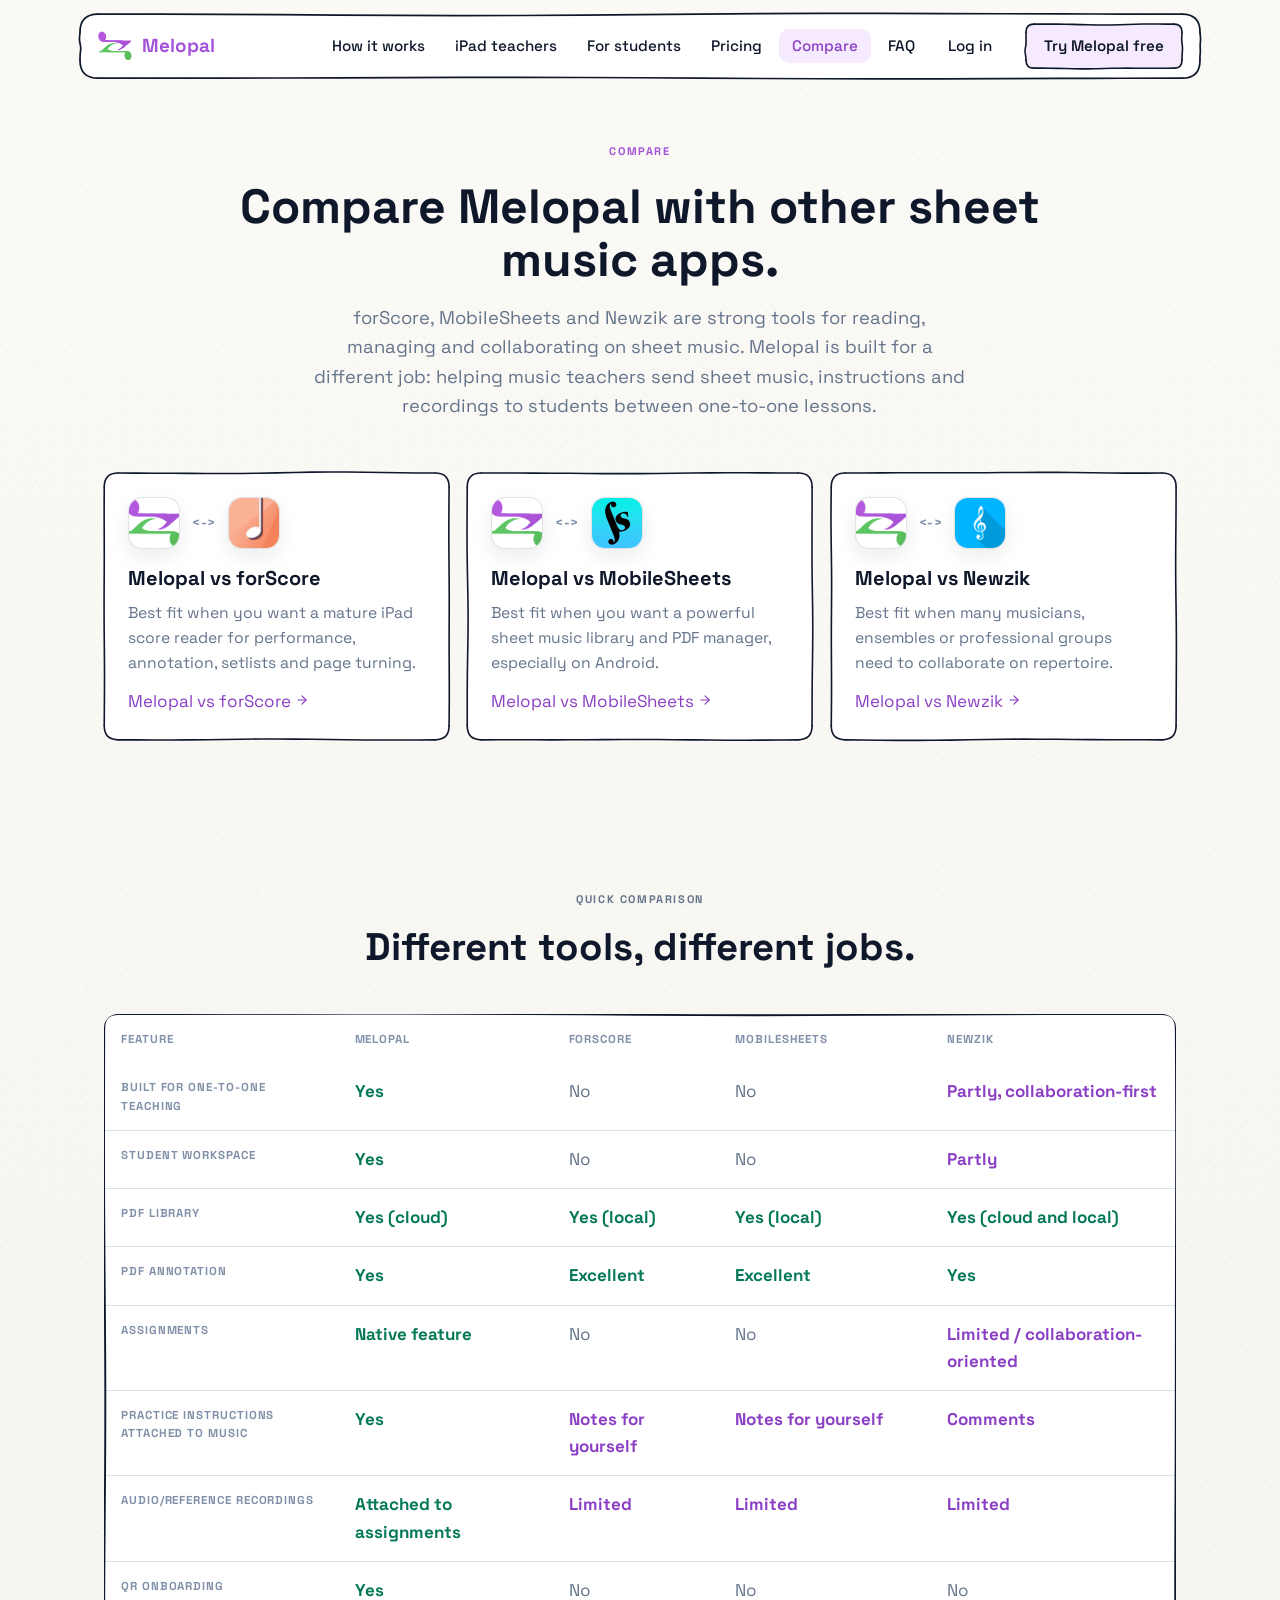
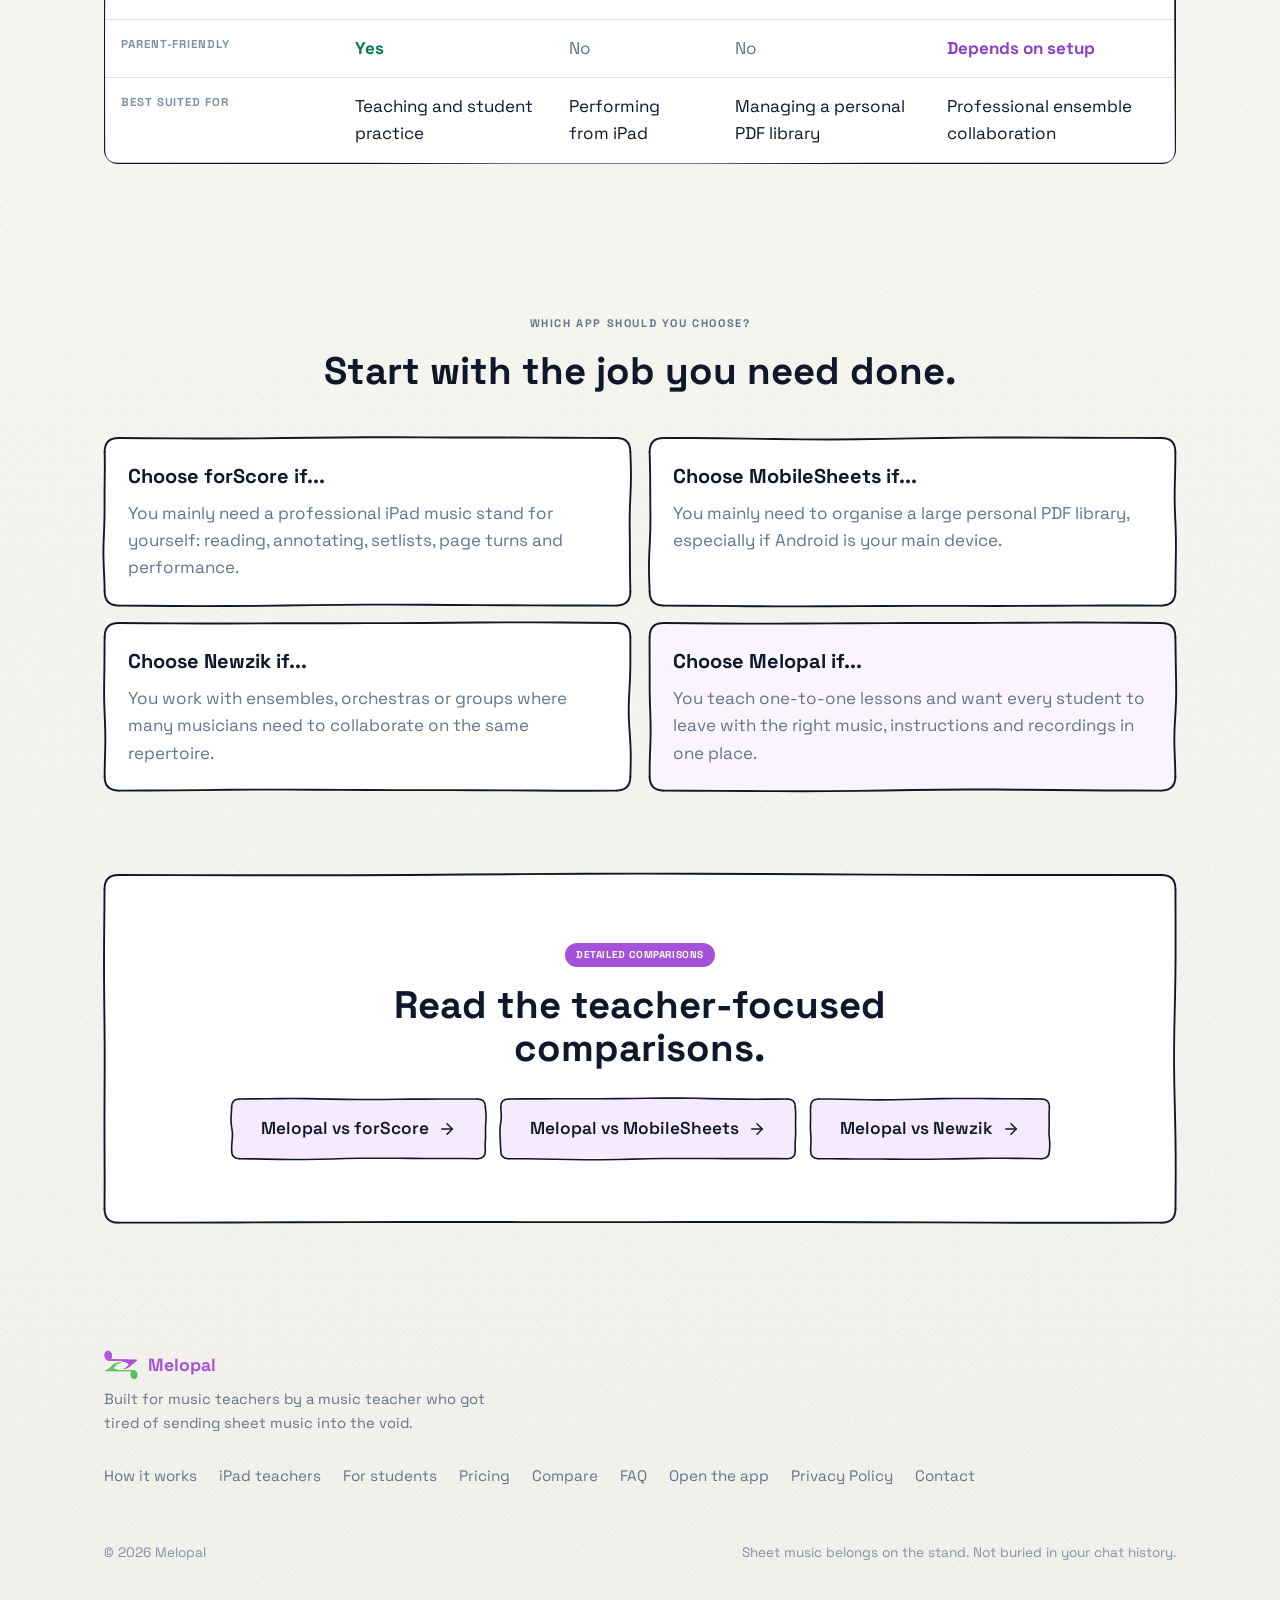
==== compare/index.html @ c5e7847d "Use app logos on compare hub" ====
<!DOCTYPE html>
<html lang="en">
<head>
<meta charset="UTF-8">
<meta name="viewport" content="width=device-width, initial-scale=1.0">
<title>Compare Melopal with forScore, MobileSheets and Newzik</title>
<meta name="description" content="Compare Melopal with forScore, MobileSheets and Newzik. See which sheet music and music teaching app fits your workflow.">
<link rel="canonical" href="https://melopal.com/compare/">
<meta property="og:title" content="Compare Melopal with other sheet music apps">
<meta property="og:description" content="A practical comparison for music teachers choosing between Melopal, forScore, MobileSheets and Newzik.">
<meta property="og:url" content="https://melopal.com/compare/">
<meta property="og:image" content="https://melopal.com/assets/og-melopal.png">
<meta property="og:image:width" content="1200">
<meta property="og:image:height" content="630">
<meta property="og:type" content="website">
<meta name="twitter:card" content="summary_large_image">
<meta name="twitter:title" content="Compare Melopal with other sheet music apps">
<meta name="twitter:description" content="A practical comparison for music teachers choosing between Melopal, forScore, MobileSheets and Newzik.">
<meta name="twitter:image" content="https://melopal.com/assets/og-melopal.png">
<link rel="icon" type="image/png" href="/assets/logo.png">
<link rel="apple-touch-icon" href="/assets/logo.png">
<link rel="manifest" href="/site.webmanifest">
<link rel="preconnect" href="https://fonts.googleapis.com">
<link rel="preconnect" href="https://fonts.gstatic.com" crossorigin>
<link href="https://fonts.googleapis.com/css2?family=Space+Grotesk:wght@400;500;600;700&family=Caveat:wght@500;600&display=swap" rel="stylesheet">
<link rel="stylesheet" href="/assets/style.css">
<script type="application/ld+json">
{
  "@context": "https://schema.org",
  "@type": "BreadcrumbList",
  "itemListElement": [
    { "@type": "ListItem", "position": 1, "name": "Home", "item": "https://melopal.com/" },
    { "@type": "ListItem", "position": 2, "name": "Compare", "item": "https://melopal.com/compare/" }
  ]
}
</script>
</head>
<body>

<svg width="0" height="0" style="position:absolute" aria-hidden="true">
  <defs>
    <symbol id="i-arrow-right" viewBox="0 0 24 24" fill="none" stroke="currentColor" stroke-width="2" stroke-linecap="round" stroke-linejoin="round"><path d="M5 12h14"/><path d="m12 5 7 7-7 7"/></symbol>
  </defs>
</svg>

<div class="nav-outer">
  <nav class="nav sk sk-pluck" data-jitter="1.4" data-stroke="1.7" aria-label="Main">
    <a class="brand" href="/"><img class="logo-mark" src="/assets/logo.png" alt="Melopal logo"> Melopal</a>
    <div class="links">
      <a href="/#how">How it works</a>
      <a href="/ipad">iPad teachers</a>
      <a href="/students">For students</a>
      <a href="/pricing">Pricing</a>
      <a href="/compare/" class="active">Compare</a>
      <a href="/faq">FAQ</a>
      <a class="btn btn-ghost" style="padding:9px 16px" href="https://app.melopal.com" target="_blank" rel="noopener">Log in</a>
    </div>
    <a class="btn btn-lilac cta sk sk-pluck" data-jitter="1" data-stroke="1.6" href="https://app.melopal.com/?signup=teacher" target="_blank" rel="noopener">Try Melopal free</a>
    <button class="nav-burger" aria-label="Menu"><svg viewBox="0 0 24 24" fill="none" stroke="currentColor" stroke-width="2" stroke-linecap="round"><path d="M4 6h16M4 12h16M4 18h16"/></svg></button>
  </nav>
</div>

<header class="page-hero">
  <div class="wrap" style="text-align:center">
    <span class="microlabel"><span class="lilac">Compare</span></span>
    <h1 style="margin-left:auto;margin-right:auto">Compare Melopal with other sheet music apps.</h1>
    <p class="lede" style="margin:0 auto">forScore, MobileSheets and Newzik are strong tools for reading, managing and collaborating on sheet music. Melopal is built for a different job: helping music teachers send sheet music, instructions and recordings to students between one-to-one lessons.</p>
  </div>
</header>

<section style="padding-top:24px">
  <div class="wrap">
    <div class="compare-grid">
      <article class="compare-card sk reveal">
        <div class="compare-logo-pair" aria-label="Melopal compared with forScore">
          <span class="compare-app-logo"><img src="/assets/logo.png" alt="Melopal logo"></span>
          <span class="compare-swap">&lt;-&gt;</span>
          <span class="compare-app-logo"><img src="/assets/forscore-logo.png" alt="forScore logo"></span>
        </div>
        <h2>Melopal vs forScore</h2>
        <p>Best fit when you want a mature iPad score reader for performance, annotation, setlists and page turning.</p>
        <a href="/compare/forscore/">Melopal vs forScore <svg style="width:14px;height:14px"><use href="#i-arrow-right"/></svg></a>
      </article>
      <article class="compare-card sk reveal">
        <div class="compare-logo-pair" aria-label="Melopal compared with MobileSheets">
          <span class="compare-app-logo"><img src="/assets/logo.png" alt="Melopal logo"></span>
          <span class="compare-swap">&lt;-&gt;</span>
          <span class="compare-app-logo"><img src="/assets/mobilesheets-logo.png" alt="MobileSheets logo"></span>
        </div>
        <h2>Melopal vs MobileSheets</h2>
        <p>Best fit when you want a powerful sheet music library and PDF manager, especially on Android.</p>
        <a href="/compare/mobilesheets/">Melopal vs MobileSheets <svg style="width:14px;height:14px"><use href="#i-arrow-right"/></svg></a>
      </article>
      <article class="compare-card sk reveal">
        <div class="compare-logo-pair" aria-label="Melopal compared with Newzik">
          <span class="compare-app-logo"><img src="/assets/logo.png" alt="Melopal logo"></span>
          <span class="compare-swap">&lt;-&gt;</span>
          <span class="compare-app-logo"><img src="/assets/newzik-logo.png" alt="Newzik logo"></span>
        </div>
        <h2>Melopal vs Newzik</h2>
        <p>Best fit when many musicians, ensembles or professional groups need to collaborate on repertoire.</p>
        <a href="/compare/newzik/">Melopal vs Newzik <svg style="width:14px;height:14px"><use href="#i-arrow-right"/></svg></a>
      </article>
    </div>
  </div>
</section>

<section>
  <div class="wrap">
    <div class="sec-head center reveal">
      <span class="microlabel">Quick comparison</span>
      <h2>Different tools, different jobs.</h2>
    </div>
    <div class="compare-table-wrap sk reveal">
      <table class="compare-table">
        <thead>
          <tr><th>Feature</th><th>Melopal</th><th>forScore</th><th>MobileSheets</th><th>Newzik</th></tr>
        </thead>
        <tbody>
          <tr><th>Built for one-to-one teaching</th><td class="yes">Yes</td><td class="no">No</td><td class="no">No</td><td class="partial">Partly, collaboration-first</td></tr>
          <tr><th>Student workspace</th><td class="yes">Yes</td><td class="no">No</td><td class="no">No</td><td class="partial">Partly</td></tr>
          <tr><th>PDF library</th><td class="yes">Yes (cloud)</td><td class="yes">Yes (local)</td><td class="yes">Yes (local)</td><td class="yes">Yes (cloud and local)</td></tr>
          <tr><th>PDF annotation</th><td class="yes">Yes</td><td class="yes">Excellent</td><td class="yes">Excellent</td><td class="yes">Yes</td></tr>
          <tr><th>Assignments</th><td class="yes">Native feature</td><td class="no">No</td><td class="no">No</td><td class="partial">Limited / collaboration-oriented</td></tr>
          <tr><th>Practice instructions attached to music</th><td class="yes">Yes</td><td class="partial">Notes for yourself</td><td class="partial">Notes for yourself</td><td class="partial">Comments</td></tr>
          <tr><th>Audio/reference recordings</th><td class="yes">Attached to assignments</td><td class="partial">Limited</td><td class="partial">Limited</td><td class="partial">Limited</td></tr>
          <tr><th>QR onboarding</th><td class="yes">Yes</td><td class="no">No</td><td class="no">No</td><td class="no">No</td></tr>
          <tr><th>Parent-friendly</th><td class="yes">Yes</td><td class="no">No</td><td class="no">No</td><td class="partial">Depends on setup</td></tr>
          <tr><th>Best suited for</th><td>Teaching and student practice</td><td>Performing from iPad</td><td>Managing a personal PDF library</td><td>Professional ensemble collaboration</td></tr>
        </tbody>
      </table>
    </div>
  </div>
</section>

<section>
  <div class="wrap">
    <div class="sec-head center reveal">
      <span class="microlabel">Which app should you choose?</span>
      <h2>Start with the job you need done.</h2>
    </div>
    <div class="decision-grid">
      <div class="decision-card sk reveal"><h3>Choose forScore if...</h3><p>You mainly need a professional iPad music stand for yourself: reading, annotating, setlists, page turns and performance.</p></div>
      <div class="decision-card sk reveal"><h3>Choose MobileSheets if...</h3><p>You mainly need to organise a large personal PDF library, especially if Android is your main device.</p></div>
      <div class="decision-card sk reveal"><h3>Choose Newzik if...</h3><p>You work with ensembles, orchestras or groups where many musicians need to collaborate on the same repertoire.</p></div>
      <div class="decision-card featured sk reveal"><h3>Choose Melopal if...</h3><p>You teach one-to-one lessons and want every student to leave with the right music, instructions and recordings in one place.</p></div>
    </div>
  </div>
</section>

<section style="padding-top:12px">
  <div class="wrap">
    <div class="cta-band sk reveal" data-double>
      <span class="pill pill-lilac">Detailed comparisons</span>
      <h2>Read the teacher-focused comparisons.</h2>
      <div class="hero-ctas">
        <a class="btn btn-lilac btn-lg sk sk-pluck" data-jitter="1.2" href="/compare/forscore/">Melopal vs forScore <svg><use href="#i-arrow-right"/></svg></a>
        <a class="btn btn-lilac btn-lg sk sk-pluck" data-jitter="1.2" href="/compare/mobilesheets/">Melopal vs MobileSheets <svg><use href="#i-arrow-right"/></svg></a>
        <a class="btn btn-lilac btn-lg sk sk-pluck" data-jitter="1.2" href="/compare/newzik/">Melopal vs Newzik <svg><use href="#i-arrow-right"/></svg></a>
      </div>
    </div>
  </div>
</section>

<footer>
  <div class="wrap foot">
    <div>
      <div class="brand"><img class="logo-mark" src="/assets/logo.png" alt="Melopal logo"> Melopal</div>
      <p class="muted small mt-8" style="max-width:26em">Built for music teachers by a music teacher who got tired of sending sheet music into the void.</p>
    </div>
    <nav aria-label="Footer">
      <a href="/#how">How it works</a>
      <a href="/ipad">iPad teachers</a>
      <a href="/students">For students</a>
      <a href="/pricing">Pricing</a>
      <a href="/compare/">Compare</a>
      <a href="/faq">FAQ</a>
      <a href="https://app.melopal.com" target="_blank" rel="noopener">Open the app</a>
      <a href="/privacy-policy/">Privacy Policy</a>
      <a href="/contact">Contact</a>
    </nav>
    <div class="legal">
      <span>© <span data-year>2026</span> Melopal</span>
      <span>Sheet music belongs on the stand. Not buried in your chat history.</span>
    </div>
  </div>
</footer>

<script src="/assets/melopal.js"></script>
</body>
</html>
---- assets/style.css ----
/* ============================================================
   Melopal landing - design system
   Matches the app: Space Grotesk, ink sketch outlines,
   lilac = teacher, green = student, calm paper surfaces.
   ============================================================ */

:root {
  --ink: #0f172a;
  --paper: #ffffff;
  --bg: #f8fafc;
  --lilac: #a552db;
  --lilac-deep: #8b3fc4;
  --lilac-soft: #f6eaff;
  --lilac-mist: #faf4ff;
  --green: #047857;
  --green-soft: #ecfdf5;
  --green-mist: #f3fdf8;
  --slate: #64748b;
  --slate-light: #8090a8;
  --border-pale: #d8e0ec;
  --amber-soft: #fefce8;
  --radius: 14px;
  --radius-sm: 8px;
  --font: "Space Grotesk", ui-sans-serif, system-ui, -apple-system, sans-serif;
  --hand: "Caveat", cursive;
  --maxw: 1120px;
}

* { box-sizing: border-box; margin: 0; padding: 0; }

html { scroll-behavior: smooth; }

body {
  font-family: var(--font);
  color: var(--ink);
  /* app-wide paper texture - white/sketch cards float on top of this */
  background-color: #f6f4ef;
  background-image:
    radial-gradient(circle at 18% 14%, rgba(255, 255, 255, 0.464) 0 0.65px, transparent 0.95px),
    radial-gradient(circle at 76% 82%, rgba(100, 116, 139, 0.056) 0 0.45px, transparent 0.9px),
    radial-gradient(circle at 42% 58%, rgba(255, 255, 255, 0.288) 0 0.55px, transparent 1px),
    repeating-linear-gradient(33deg, rgba(71, 85, 105, 0.0272) 0 0.55px, transparent 0.55px 6.8px),
    repeating-linear-gradient(126deg, rgba(71, 85, 105, 0.0144) 0 0.5px, transparent 0.5px 8.4px),
    linear-gradient(180deg, #fbfaf6 0%, #f1f0ea 100%);
  background-size: 10px 10px, 17px 17px, 23px 23px, 19px 19px, 29px 29px, 100% 100%;
  background-position: 0 0, 6px 8px, 11px 5px, 0 0, 4px 7px, 0 0;
  line-height: 1.6;
  font-size: 17px;
  -webkit-font-smoothing: antialiased;
  overflow-x: hidden;
}

img { max-width: 100%; display: block; }
a { color: var(--lilac-deep); text-decoration: none; }
a:hover { text-decoration: underline; text-underline-offset: 3px; }

h1, h2, h3, h4 { line-height: 1.12; font-weight: 700; letter-spacing: 0; }
h1 { font-size: clamp(2.4rem, 5.4vw, 3.7rem); }
h2 { font-size: clamp(1.7rem, 3.4vw, 2.4rem); }
h3 { font-size: 1.25rem; line-height: 1.4; }

p { color: var(--ink); }
.muted { color: var(--slate); }
.small { font-size: 0.92rem; }

.wrap {
  max-width: var(--maxw);
  margin: 0 auto;
  padding: 0 24px;
}

section { padding: 72px 0; position: relative; }

/* ---------- micro label (matches app) ---------- */
.microlabel {
  display: inline-flex;
  align-items: center;
  gap: 8px;
  font-size: 11px;
  font-weight: 700;
  letter-spacing: 1.6px;
  text-transform: uppercase;
  color: var(--slate);
}
.microlabel .lilac { color: var(--lilac); }
.microlabel .green { color: var(--green); }

/* ---------- sketch outline host ---------- */
.sk {
  position: relative;
  background: var(--paper);
  border-radius: var(--radius);
}
.sk > .ink-svg,
.sk > summary > .ink-svg {
  position: absolute;
  inset: -7px;
  width: calc(100% + 14px);
  height: calc(100% + 14px);
  pointer-events: none;
  overflow: visible;
  z-index: 2;
}
.sk .ink-svg path {
  fill: none;
  stroke: var(--ink);
  stroke-linecap: round;
  stroke-linejoin: round;
}

/* pluck = string vibration, driven by melopal.js (segmented side
   paths vibrate like a guitar string on pointer enter/leave/focus) */

/* ---------- buttons ---------- */
.btn {
  position: relative;
  display: inline-flex;
  align-items: center;
  justify-content: center;
  gap: 9px;
  font-family: var(--font);
  font-size: 1rem;
  font-weight: 600;
  color: var(--ink);
  background: var(--paper);
  border: none;
  border-radius: var(--radius-sm);
  padding: 13px 24px;
  cursor: pointer;
  transition: background 0.18s ease, transform 0.12s ease;
}
.btn:hover { text-decoration: none; }
.btn:active { transform: translateY(1px); }
.btn svg { width: 18px; height: 18px; flex: none; }

.btn-lilac { background: var(--lilac-soft); }
.btn-lilac:hover { background: #f0ddff; }
.btn-green { background: var(--green-soft); color: var(--green); }
.btn-green:hover { background: #dcfbed; }
.btn-ink { background: var(--ink); color: #fff; }
.btn-ink:hover { background: #1e293b; }
.btn-ghost { background: transparent; }
.btn-ghost:hover { background: #f1f5f9; }
.btn-lg { padding: 16px 30px; font-size: 1.08rem; }
.btn-xl { padding: 28px 56px; font-size: 1.3rem; }
.currency-control {
  display: flex;
  align-items: center;
  justify-content: center;
  gap: 8px;
  margin-top: 24px;
}
.currency-pill {
  border: 0;
  background: #f1f5f9;
  color: var(--slate);
  font: inherit;
  cursor: pointer;
  outline: none;
  transition: background 0.16s ease, color 0.16s ease;
}
.currency-pill:hover,
.currency-pill:focus-visible {
  background: var(--lilac-soft);
  color: var(--lilac-deep);
}
.currency-pill.is-active {
  background: var(--lilac-soft);
  color: var(--lilac-deep);
}

/* ---------- pills ---------- */
.pill {
  display: inline-flex;
  align-items: center;
  gap: 6px;
  border-radius: 999px;
  font-size: 10px;
  font-weight: 700;
  letter-spacing: 0.6px;
  text-transform: uppercase;
  padding: 4px 11px;
  white-space: nowrap;
}
.pill-lilac { background: var(--lilac); color: #fff; }
.pill-lilac-soft { background: var(--lilac-soft); color: var(--lilac-deep); }
.pill-green { background: var(--green-soft); color: var(--green); }
.pill-slate { background: #eef2f7; color: var(--slate); }
.pill-outline { background: var(--paper); color: var(--slate); box-shadow: inset 0 0 0 1px var(--border-pale); }
.pill .dot { width: 6px; height: 6px; border-radius: 50%; background: currentColor; }

/* ---------- top nav (floating bar, like the app's nav) ---------- */
.nav-outer {
  position: sticky;
  top: 14px;
  z-index: 100;
  padding: 0 16px;
}
.nav {
  max-width: var(--maxw);
  margin: 0 auto;
  display: flex;
  align-items: center;
  gap: 10px;
  padding: 10px 18px;
  border-radius: 18px;
  background: rgba(255, 255, 255, 0.93);
  backdrop-filter: blur(8px);
}
.nav .brand {
  display: flex;
  align-items: center;
  gap: 10px;
  font-weight: 700;
  font-size: 1.18rem;
  color: var(--lilac);
  margin-right: auto;
}
.nav .brand:hover { text-decoration: none; }
.logo-mark {
  width: 34px;
  height: 30px;
  object-fit: contain;
  transform-style: preserve-3d;
  cursor: pointer;
}
@keyframes spinH { from { transform: rotateY(0); } to { transform: rotateY(360deg); } }
@keyframes spinV { from { transform: rotateX(0); } to { transform: rotateX(360deg); } }
.logo-mark.spin-h { animation: spinH 0.95s cubic-bezier(0.35, 0.1, 0.25, 1); }
.logo-mark.spin-v { animation: spinV 0.95s cubic-bezier(0.35, 0.1, 0.25, 1); }

.nav .links {
  display: flex;
  align-items: center;
  gap: 4px;
}
.nav .links a {
  color: var(--ink);
  font-weight: 500;
  font-size: 0.95rem;
  line-height: 1.18;
  padding: 8px 13px;
  border-radius: 10px;
}
.nav .links a:hover { background: var(--lilac-soft); text-decoration: none; }
.nav .links a.active { background: var(--lilac-soft); color: var(--lilac-deep); }
.nav .links a.active-green { background: var(--green-soft); color: var(--green); }
.nav .cta { margin-left: 8px; padding: 10px 18px; font-size: 0.95rem; }

.nav-burger {
  display: none;
  background: none;
  border: none;
  cursor: pointer;
  padding: 8px;
  color: var(--ink);
}
.nav-burger svg { width: 24px; height: 24px; }

@media (max-width: 880px) {
  .nav .links {
    display: none;
    position: absolute;
    top: calc(100% + 10px);
    right: 16px;
    left: 16px;
    flex-direction: column;
    align-items: stretch;
    background: var(--paper);
    border-radius: 16px;
    padding: 12px;
    box-shadow: 0 12px 40px rgba(15, 23, 42, 0.14), inset 0 0 0 2px var(--ink);
  }
  .nav .links.open { display: flex; }
  .nav .links a { padding: 12px 16px; }
  .nav-burger { display: block; }
  .nav .cta { display: none; }
}

/* ---------- hero ---------- */
.hero { padding: 84px 0 60px; overflow: visible; }
.hero-grid {
  display: grid;
  grid-template-columns: 1.05fr 1fr;
  gap: 56px;
  align-items: center;
}
.hero h1 { margin: 18px 0 20px; }
.hero .lede { font-size: 1.18rem; color: var(--slate); max-width: 34em; }
.hero .lede strong { color: var(--ink); }
.hero-ctas { display: flex; flex-wrap: wrap; gap: 14px; margin-top: 30px; align-items: center; }
.hero-note { margin-top: 14px; font-size: 0.9rem; color: var(--slate-light); }
.hero-note .check { color: var(--green); font-weight: 700; }

.device-strip {
  display: flex;
  flex-wrap: wrap;
  gap: 10px;
  margin: 18px 0 28px;
}

.device-strip span {
  border: 1px solid rgba(15, 23, 42, 0.12);
  background: rgba(255, 255, 255, 0.65);
  border-radius: 999px;
  padding: 8px 13px;
  font-size: 0.95rem;
  font-weight: 600;
  color: var(--slate);
}

@media (max-width: 980px) {
  .hero-grid { grid-template-columns: 1fr; gap: 44px; }
}

@media (max-width: 980px) {
  .hero-grid { grid-template-columns: 1fr; gap: 44px; }
}

/* handwritten annotations */
.scribble {
  font-family: var(--hand);
  font-size: 1.25rem;
  color: var(--slate);
  transform: rotate(-3deg);
  display: inline-block;
}

/* ---------- app mockup primitives ---------- */
.mock {
  font-size: 14px;
  line-height: 1.45;
}
.mock .m-title { font-weight: 700; font-size: 1.25em; }
.mock .m-label {
  display: flex;
  align-items: center;
  gap: 6px;
  font-size: 10px;
  font-weight: 700;
  letter-spacing: 1.1px;
  text-transform: uppercase;
  color: var(--lilac);
  margin-bottom: 7px;
}
.mock .m-label.slate { color: var(--slate); }
.mock .m-label svg { width: 13px; height: 13px; }
.mock .m-field {
  background: var(--paper);
  border: 1.5px solid var(--border-pale);
  border-radius: 10px;
  padding: 10px 13px;
  color: var(--ink);
}
.mock .m-field.placeholder { color: var(--slate-light); }
.mock .m-row { display: flex; align-items: center; gap: 10px; }
.mock .m-btn {
  display: inline-flex;
  align-items: center;
  justify-content: center;
  gap: 8px;
  border: 1.8px solid var(--ink);
  border-radius: 9px;
  padding: 9px 16px;
  font-weight: 600;
  background: var(--paper);
}
.mock .m-btn.lilac { background: var(--lilac-soft); }
.mock .m-btn.green { background: var(--green-soft); color: var(--green); border-color: var(--ink); }
.mock .m-btn.wide { width: 100%; }
.mock .m-btn svg { width: 15px; height: 15px; }
.mock .m-sheet {
  border: 1px solid var(--border-pale);
  border-radius: 10px;
  overflow: hidden;
  background: #faf8f2;
}
.mock .m-sheet img { width: 100%; height: auto; display: block; }
.mock .m-chip {
  display: inline-flex;
  align-items: center;
  gap: 7px;
  background: var(--lilac-soft);
  border-radius: 999px;
  padding: 4px 12px;
  font-size: 0.92em;
  font-weight: 600;
  color: var(--ink);
}
.mock .m-chip .x { color: var(--lilac-deep); font-weight: 700; }
.mock .m-avatar {
  width: 34px;
  height: 34px;
  flex: none;
  border-radius: 50%;
  display: flex;
  align-items: center;
  justify-content: center;
  font-size: 12px;
  font-weight: 700;
  background: var(--green-soft);
  color: var(--green);
}
.mock .m-avatar.lilac { background: var(--lilac-soft); color: var(--lilac-deep); }
.mock .m-stat {
  padding: 12px 14px;
}
.mock .m-stat .n { font-size: 26px; font-weight: 700; color: var(--green); line-height: 1.1; }
.mock .m-stat svg { width: 18px; height: 18px; color: var(--slate-light); }
.mock .m-divider { height: 1px; background: var(--border-pale); margin: 12px 0; }
.mock .m-file {
  display: flex;
  align-items: center;
  gap: 10px;
  border: 1.5px solid var(--border-pale);
  border-radius: 10px;
  padding: 9px 12px;
  background: var(--paper);
}
.mock .m-file svg { width: 17px; height: 17px; color: var(--lilac); flex: none; }
.mock .m-file .meta { font-size: 0.85em; color: var(--slate); }
.mock .m-media {
  display: flex;
  align-items: center;
  gap: 10px;
  border: 1.5px solid var(--border-pale);
  border-radius: 10px;
  padding: 8px 12px;
}
.mock .m-media .thumb {
  width: 42px;
  height: 30px;
  border-radius: 6px;
  background: linear-gradient(135deg, #cbd5e1, #94a3b8);
  display: flex;
  align-items: center;
  justify-content: center;
  flex: none;
}
.mock .m-media .thumb svg { width: 14px; height: 14px; color: #fff; }
.mock .m-note {
  background: var(--bg);
  border-radius: 10px;
  padding: 10px 13px;
}
.mock .m-note .who {
  font-size: 9px;
  font-weight: 700;
  letter-spacing: 1px;
  text-transform: uppercase;
  color: var(--lilac);
  margin-bottom: 3px;
}
.mock .m-qr {
  width: 96px;
  height: 96px;
  margin: 0 auto;
  border: 1.5px solid var(--border-pale);
  border-radius: 10px;
  padding: 8px;
}
.mock .m-qr svg { width: 100%; height: 100%; }

/* mockup card spacing */
.mock-card { padding: 22px; }
.mock-card .stack > * + * { margin-top: 13px; }

/* phone frame */
.phone {
  width: 270px;
  border-radius: 30px;
  padding: 14px 12px;
  background: var(--paper);
}
.phone .phone-bar {
  width: 70px;
  height: 5px;
  background: var(--border-pale);
  border-radius: 99px;
  margin: 0 auto 12px;
}

/* hero composition */
.hero-stage {
  position: relative;
  display: flex;
  align-items: flex-start;
  justify-content: center;
  padding-top: 30px;
}
.hero-stage .teacher-card { position: relative; z-index: 1; flex: 0 1 430px; min-width: 0; }
.hero-stage .phone {
  position: relative;
  z-index: 3;
  flex: 0 0 250px;
  width: 250px;
  margin-left: -52px;
  margin-top: 120px;
  transform: rotate(2.5deg);
  box-shadow: 0 24px 60px rgba(15, 23, 42, 0.16);
}
.hero-stage .anno-1 {
  position: absolute;
  top: -20px;
  left: 8px;
  z-index: 4;
  display: flex;
  align-items: flex-start;
  gap: 7px;
}
.hero-stage .anno-2 {
  position: absolute;
  bottom: -52px;
  right: 30px;
  z-index: 4;
  text-align: right;
}
.anno-arrow { width: 21px; height: 29px; color: var(--slate-light); flex: none; }
.anno-1 .anno-arrow { margin-top: 16px; }
.anno-2 .anno-arrow {
  position: absolute;
  bottom: calc(100% + 2px);
  right: 16px; /* hovers above "evening" */
  transform: scaleY(-1); /* points up, mirrored on larger screens */
}
@media (max-width: 980px) {
  .hero-stage { max-width: 560px; margin: 0 auto; }
}
@media (max-width: 560px) {
  .hero-stage { flex-wrap: wrap; }
  .hero-stage .phone { margin: -36px 4px 0 auto; }
  .hero-stage .anno-2 {
    position: relative;
    bottom: auto;
    right: auto;
    width: max-content;
    margin: 34px 6px 0 auto;
  }
  .anno-2 .anno-arrow {
    right: auto;
    left: 2px; /* hovers above the "y" in "your" */
    transform: rotate(180deg); /* not mirrored on mobile */
  }
}

/* ---------- section headers ---------- */
.sec-head { max-width: 640px; margin-bottom: 46px; }
.sec-head.center { margin-left: auto; margin-right: auto; text-align: center; }
.sec-head h2 { margin: 14px 0 14px; }
.sec-head h3 { margin: -4px 0 16px; }
.sec-head p { color: var(--slate); font-size: 1.08rem; }

/* ---------- chaos vs calm ---------- */
.chaos-grid {
  display: grid;
  grid-template-columns: 1fr auto 1fr;
  gap: 36px;
  align-items: center;
}
@media (max-width: 920px) {
  .chaos-grid { grid-template-columns: 1fr; }
  .chaos-arrow { rotate: 90deg; margin: -8px auto; }
}
.chaos-pile { position: relative; display: grid; gap: 14px; }
.chaos-item {
  padding: 13px 16px;
  font-size: 0.95rem;
  border-radius: 12px;
  background: var(--paper);
  border: 1.5px solid var(--border-pale);
  box-shadow: 0 6px 18px rgba(15, 23, 42, 0.05);
  display: flex;
  gap: 11px;
  align-items: flex-start;
}
.chaos-item svg { width: 18px; height: 18px; flex: none; margin-top: 2px; color: var(--slate); }
.chaos-item .from { font-weight: 700; font-size: 0.8rem; color: var(--slate); text-transform: uppercase; letter-spacing: 0.6px; }
.chaos-item:nth-child(1) { transform: rotate(-1.6deg); }
.chaos-item:nth-child(2) { transform: rotate(1.2deg) translateX(12px); }
.chaos-item:nth-child(3) { transform: rotate(-0.8deg); }
.chaos-item:nth-child(4) { transform: rotate(1.8deg) translateX(-8px); }
.chaos-arrow { width: 54px; height: 54px; color: var(--slate-light); flex: none; margin: 0 auto; }

/* ---------- steps ---------- */
.steps { display: grid; gap: 64px; }
.step {
  display: grid;
  grid-template-columns: 1fr 1fr;
  gap: 52px;
  align-items: center;
}
.step:nth-child(even) .step-copy { order: 2; }
.step:nth-child(even) .step-visual { order: 1; }
@media (max-width: 920px) {
  .step, .step:nth-child(even) .step-copy, .step:nth-child(even) .step-visual { display: block; order: initial; }
  .step { display: grid; grid-template-columns: 1fr; gap: 28px; }
}
.step-num {
  display: inline-flex;
  align-items: center;
  justify-content: center;
  width: 44px;
  height: 44px;
  border-radius: 12px;
  font-weight: 700;
  font-size: 1.2rem;
  background: var(--lilac-soft);
  color: var(--lilac-deep);
  margin-bottom: 18px;
}
.step h3 { font-size: 1.6rem; line-height: 1.2; margin-bottom: 12px; }
.step p { color: var(--slate); }
.step ul { margin: 16px 0 0; padding: 0; list-style: none; display: grid; gap: 10px; }
.step ul li { display: flex; gap: 10px; align-items: flex-start; color: var(--ink); }
.step ul li svg { width: 18px; height: 18px; flex: none; margin-top: 4px; color: var(--green); }
.step-visual { display: flex; justify-content: center; }
.step-visual > * { width: 100%; max-width: 430px; }

/* ---------- outcome stat cards ---------- */
.outcomes {
  display: grid;
  grid-template-columns: repeat(4, 1fr);
  gap: 26px;
}
@media (max-width: 980px) { .outcomes { grid-template-columns: repeat(2, 1fr); } }
@media (max-width: 560px) { .outcomes { grid-template-columns: 1fr; } }
.outcome { padding: 22px; }
.outcome .big {
  font-size: 2.3rem;
  font-weight: 700;
  color: var(--green);
  line-height: 1.05;
}
.outcome h4 { margin: 8px 0 6px; font-size: 1.05rem; }
.outcome p { font-size: 0.93rem; color: var(--slate); }

/* ---------- week loop timeline ---------- */
.loop-grid {
  display: grid;
  grid-template-columns: repeat(3, 1fr);
  gap: 30px;
}
@media (max-width: 920px) { .loop-grid { grid-template-columns: 1fr; } }
.loop-card { padding: 22px; }
.loop-card .when {
  font-size: 11px;
  font-weight: 700;
  letter-spacing: 1.4px;
  text-transform: uppercase;
  color: var(--slate);
  margin-bottom: 12px;
  display: flex;
  align-items: center;
  gap: 8px;
}
.loop-card h4 { margin-bottom: 8px; }
.loop-card p { font-size: 0.95rem; color: var(--slate); margin-bottom: 14px; }

/* ---------- bands (iPad / students) ---------- */
.band { border-radius: 26px; padding: 56px 52px; }
.band-grid {
  display: grid;
  grid-template-columns: 1.1fr 0.9fr;
  gap: 48px;
  align-items: center;
}
@media (max-width: 920px) {
  .band { padding: 38px 26px; }
  .band-grid { grid-template-columns: 1fr; }
}
.band h2 { margin: 12px 0 14px; }
.band p { color: var(--slate); }
.band ul { margin: 18px 0 24px; padding: 0; list-style: none; display: grid; gap: 11px; }
.band ul li { display: flex; gap: 11px; align-items: flex-start; }
.band ul li svg { width: 19px; height: 19px; flex: none; margin-top: 4px; }
.band.lilac-band { background: var(--lilac-mist); }
.band.lilac-band ul li svg { color: var(--lilac); }
.band.green-band { background: var(--green-mist); }
.band.green-band ul li svg { color: var(--green); }
/* band CTAs: white at rest, tint only on hover */
.band .btn-lilac, .band .btn-green { background: var(--paper); }
.band .btn-lilac:hover { background: #f0ddff; }
.band .btn-green:hover { background: #dcfbed; }

/* ---------- FAQ ---------- */
.faq-list { max-width: 780px; margin: 0 auto; display: grid; gap: 16px; }
.faq-item { padding: 0; }
.faq-item summary {
  list-style: none;
  cursor: pointer;
  display: flex;
  justify-content: space-between;
  align-items: center;
  gap: 16px;
  padding: 19px 24px;
  font-weight: 600;
  font-size: 1.05rem;
}
.faq-item summary::-webkit-details-marker { display: none; }
.faq-item summary .chev { width: 20px; height: 20px; flex: none; color: var(--lilac); transition: transform 0.25s ease; }
.faq-item[open] summary .chev { transform: rotate(180deg); }
.faq-item .faq-body { padding: 0 24px 22px; color: var(--slate); }
.faq-item .faq-body p + p { margin-top: 10px; }

/* ---------- CTA band ---------- */
.cta-band { text-align: center; padding: 64px 40px; }
.cta-band.green-band { background: var(--green-mist); }
.cta-band h2 { max-width: 17em; margin: 16px auto 14px; }
.cta-band p { color: var(--slate); max-width: 36em; margin: 0 auto 30px; font-size: 1.1rem; }
.cta-band .hero-ctas { justify-content: center; }
.cta-band .cta-note { margin: 28px auto 0; }

/* ---------- footer ---------- */
footer { padding: 56px 0 40px; }
.foot {
  display: flex;
  flex-wrap: wrap;
  gap: 28px;
  justify-content: space-between;
  align-items: flex-start;
}
.foot .brand { display: flex; align-items: center; gap: 10px; font-weight: 700; color: var(--lilac); font-size: 1.1rem; }
.foot nav { display: flex; flex-wrap: wrap; gap: 6px 22px; }
.foot nav a { color: var(--slate); font-size: 0.95rem; }
.foot nav a:hover { color: var(--ink); }
.foot .legal { width: 100%; margin-top: 26px; color: var(--slate-light); font-size: 0.85rem; display: flex; justify-content: space-between; flex-wrap: wrap; gap: 10px; }

/* ---------- staff divider doodle ---------- */
.staff-divider {
  display: block;
  width: min(420px, 70%);
  margin: 0 auto;
  color: var(--border-pale);
  cursor: pointer;
}
.staff-divider .sd-note {
  transition: transform 1.15s cubic-bezier(0.5, 0.05, 0.25, 1);
  will-change: transform;
}
.staff-divider .stem {
  opacity: 0;
  transition: opacity 0.5s ease 0.3s;
}
.staff-divider .stem.on { opacity: 1; }
@media (prefers-reduced-motion: reduce) {
  .staff-divider .sd-note, .staff-divider .stem { transition: none; }
}

/* ---------- reveal on scroll ---------- */
.reveal { opacity: 0; transform: translateY(16px); transition: opacity 0.6s ease, transform 0.6s ease; }
.reveal.in { opacity: 1; transform: none; }
@media (prefers-reduced-motion: reduce) {
  html { scroll-behavior: auto; }
  .reveal { opacity: 1; transform: none; transition: none; }
  .logo-mark.spin-h, .logo-mark.spin-v { animation: none; }
}

/* ---------- page hero (subpages) ---------- */
.page-hero { padding: 72px 0 28px; }
.page-hero h1 { font-size: clamp(2.1rem, 4.6vw, 3rem); margin: 16px 0 16px; max-width: 17em; }
.page-hero .lede { font-size: 1.15rem; color: var(--slate); max-width: 36em; }
.page-hero .hero-bullets { margin: 14px 0 16px; padding-left: 1.25rem; }
.page-hero .hero-bullets + .lede { margin-top: 0; }

/* ---------- pricing ---------- */
.price-grid {
  display: grid;
  grid-template-columns: repeat(3, minmax(0, 360px));
  gap: 30px;
  justify-content: center;
}
.pricing-plans { padding-bottom: 36px; }
.pricing-faq { padding-top: 28px; }
@media (max-width: 1120px) { .price-grid { grid-template-columns: repeat(2, minmax(0, 420px)); } }
@media (max-width: 880px) { .price-grid { grid-template-columns: minmax(0, 460px); } }
.price-card { padding: 34px 30px; display: flex; flex-direction: column; }
.price-card h2 { margin: 16px 0 0; font-size: 1.45rem; }
.price-card .amount { font-size: 2.6rem; font-weight: 700; margin: 14px 0 0; }
.price-card .amount .per { font-size: 1rem; font-weight: 500; color: var(--slate); }
.price-card ul { list-style: none; margin: 22px 0 28px; padding: 0; display: grid; gap: 11px; }
.price-card ul li { display: flex; gap: 10px; align-items: flex-start; font-size: 0.98rem; }
.price-card ul li svg { width: 18px; height: 18px; flex: none; margin-top: 4px; color: var(--green); }
.price-card .btn { margin-top: auto; }
.price-card .plan-note { margin: 0 0 28px; }
.plan-specs {
  margin: 22px 0 18px;
  border: 1px solid var(--border-pale);
  border-radius: var(--radius-sm);
  overflow: hidden;
}
.plan-specs div {
  display: flex;
  justify-content: space-between;
  gap: 16px;
  padding: 12px 14px;
  border-top: 1px solid var(--border-pale);
}
.plan-specs div:first-child { border-top: 0; }
.plan-specs dt {
  color: var(--slate-light);
  font-size: 0.7rem;
  font-weight: 700;
  letter-spacing: 0.08em;
  text-transform: uppercase;
  white-space: nowrap;
}
.plan-specs dd {
  margin: 0;
  color: var(--ink);
  font-weight: 700;
  text-align: right;
  flex: none;
}
.feature-mark {
  display: inline-flex;
  align-items: center;
  justify-content: center;
  width: 24px;
  height: 24px;
  border: 1.5px solid currentColor;
  border-radius: 999px;
}
.feature-mark svg { width: 14px; height: 14px; }
.feature-mark.yes { color: var(--green); background: var(--green-soft); }
.feature-mark.no {
  color: #dc2626;
  width: 18px;
  height: 18px;
  border: 0;
  background: transparent;
}

/* ---------- comparison table ---------- */
.compare { width: 100%; border-collapse: collapse; font-size: 0.97rem; }
.compare th, .compare td { padding: 13px 16px; text-align: left; border-bottom: 1px solid var(--border-pale); vertical-align: top; }
.compare th { font-size: 11px; text-transform: uppercase; letter-spacing: 1.2px; color: var(--slate); }
.compare td:first-child { font-weight: 600; }
.compare .yes { color: var(--green); font-weight: 700; }
.compare .meh { color: var(--slate-light); }

/* ---------- legal pages ---------- */
.legal-section { padding-top: 72px; }
.legal-page {
  max-width: 760px;
  color: var(--slate);
  font-size: 1.15rem;
  line-height: 1.65;
}
.legal-page h1 {
  max-width: 12em;
  margin: 16px 0 18px;
  color: var(--ink);
  font-size: clamp(2.1rem, 4.6vw, 3rem);
  line-height: 1.08;
}
.legal-page .lede {
  margin-bottom: 1rem;
  color: var(--slate);
  font-size: 1.15rem;
}
.legal-page h2 {
  margin: 2.4rem 0 0.7rem;
  color: var(--ink);
  font-size: 1.6rem;
  line-height: 1.2;
}
.legal-page p { margin: 0 0 1rem; }
.legal-page ul { margin: 0 0 1.2rem; padding-left: 1.3rem; }
.legal-page li + li { margin-top: 0.35rem; }
.legal-page a { color: var(--ink); font-weight: 600; }

/* ---------- comparison pages ---------- */
.compare-grid {
  display: grid;
  grid-template-columns: repeat(3, minmax(0, 1fr));
  gap: 18px;
}
.compare-card {
  padding: 24px;
  display: flex;
  flex-direction: column;
  gap: 12px;
}
.compare-card.featured,
.decision-card.featured {
  background: var(--lilac-mist);
}
.compare-card h2,
.compare-card h3 { font-size: 1.25rem; }
.compare-card p { color: var(--slate); font-size: 0.98rem; }
.compare-logo-pair {
  display: flex;
  align-items: center;
  gap: 12px;
  margin-bottom: 6px;
}
.compare-app-logo {
  width: 52px;
  height: 52px;
  display: grid;
  place-items: center;
  border: 1px solid rgba(15, 23, 42, 0.12);
  border-radius: 14px;
  background: var(--paper);
  box-shadow: 0 8px 20px rgba(15, 23, 42, 0.08);
  overflow: hidden;
}
.compare-app-logo img {
  width: 100%;
  height: 100%;
  object-fit: cover;
}
.compare-swap {
  color: var(--slate-light);
  font-size: 0.84rem;
  font-weight: 700;
  letter-spacing: 0.04em;
}
.compare-table-wrap {
  overflow-x: auto;
  background: var(--paper);
  border-radius: var(--radius);
}
.compare-table-wrap.sk {
  padding: 0;
}
.compare-table {
  width: 100%;
  min-width: 760px;
  border-collapse: separate;
  border-spacing: 0;
  background: var(--paper);
  border: 1px solid var(--border-pale);
  border-radius: var(--radius-sm);
  overflow: hidden;
}
.compare-table th,
.compare-table td {
  padding: 15px 16px;
  border-bottom: 1px solid var(--border-pale);
  text-align: left;
  vertical-align: top;
}
.compare-table th {
  color: var(--slate-light);
  font-size: 0.72rem;
  font-weight: 700;
  letter-spacing: 0.08em;
  text-transform: uppercase;
}
.compare-table td { color: var(--ink); }
.compare-table tr:last-child th,
.compare-table tr:last-child td { border-bottom: 0; }
.compare-table .yes { color: var(--green); font-weight: 700; }
.compare-table .no { color: var(--slate); }
.compare-table .partial { color: var(--lilac-deep); font-weight: 700; }
.decision-grid {
  display: grid;
  grid-template-columns: repeat(2, minmax(0, 1fr));
  gap: 18px;
}
.decision-card {
  padding: 24px;
}
.decision-card h3 { margin-bottom: 10px; }
.decision-card p { color: var(--slate); }
.comparison-article {
  max-width: 860px;
  margin: 0 auto;
}
.comparison-article > * + * { margin-top: 28px; }
.comparison-section {
  padding: 30px;
}
.comparison-section h2 { margin-bottom: 14px; }
.comparison-section h3 { margin: 18px 0 8px; }
.comparison-section p + p { margin-top: 12px; }
.comparison-section ul,
.comparison-section ol {
  padding-left: 1.25rem;
  color: var(--ink);
}
.comparison-section li + li { margin-top: 0.45rem; }
.answer-box {
  padding: 24px;
  background: var(--green-mist);
}
.answer-box ul {
  padding-left: 1.2rem;
}
.workflow-list {
  counter-reset: workflow;
  list-style: none;
  padding-left: 0 !important;
}
.workflow-list li {
  counter-increment: workflow;
  display: grid;
  grid-template-columns: 32px 1fr;
  gap: 12px;
  align-items: start;
}
.workflow-list li::before {
  content: counter(workflow);
  width: 28px;
  height: 28px;
  border-radius: 50%;
  display: inline-grid;
  place-items: center;
  background: var(--lilac-soft);
  color: var(--lilac-deep);
  font-size: 0.86rem;
  font-weight: 700;
}
@media (max-width: 980px) {
  .compare-grid { grid-template-columns: repeat(2, minmax(0, 1fr)); }
}
@media (max-width: 700px) {
  .compare-grid,
  .decision-grid { grid-template-columns: 1fr; }
  .comparison-section { padding: 24px 20px; }
}

/* Detailed comparison pages: same components, more homepage-like spacing */
.compare-detail-page .page-hero {
  padding: 82px 0 52px;
}
.compare-detail-page .page-hero h1 {
  max-width: 16em;
}
.compare-detail-page .page-hero .lede {
  max-width: 38em;
}
.compare-detail-page .comparison-article {
  max-width: var(--maxw);
  display: grid;
  gap: 44px;
}
.compare-detail-page .comparison-article > * + * {
  margin-top: 0;
}
.compare-detail-page .answer-box,
.compare-detail-page .comparison-section {
  border-radius: 26px;
}
.compare-detail-page .answer-box {
  padding: 38px 42px;
  background: var(--lilac-mist);
}
.compare-detail-page .answer-box h2 {
  margin-bottom: 18px;
}
.compare-detail-page .answer-box ul {
  margin: 0;
  padding: 0;
  list-style: none;
  display: grid;
  grid-template-columns: repeat(3, minmax(0, 1fr));
  gap: 18px;
}
.compare-detail-page .answer-box li {
  min-height: 100%;
  padding: 18px;
  border: 1px solid var(--border-pale);
  border-radius: var(--radius-sm);
  background: var(--paper);
  color: var(--ink);
}
.compare-detail-page .comparison-section {
  padding: 46px 48px;
}
.compare-detail-page .comparison-section h2 {
  max-width: 16em;
  margin-bottom: 18px;
}
.compare-detail-page .comparison-section > p,
.compare-detail-page .comparison-section > ul,
.compare-detail-page .comparison-section > ol {
  max-width: 760px;
}
.compare-detail-page .comparison-section p {
  color: var(--slate);
  font-size: 1.04rem;
}
.compare-detail-page .comparison-lede-section p {
  font-size: 1.15rem;
}
.compare-detail-page .comparison-section p + p {
  margin-top: 14px;
}
.compare-detail-page .comparison-section ul {
  margin: 18px 0 0;
  padding-left: 1.2rem;
}
.compare-detail-page .comparison-section ul + p {
  margin-top: 30px;
}
.compare-detail-page .comparison-section li + li {
  margin-top: 0.5rem;
}
.compare-detail-page .comparison-section:nth-of-type(2),
.compare-detail-page .comparison-section:nth-of-type(5) {
  background: var(--lilac-mist);
}
.compare-detail-page .comparison-section:nth-of-type(6) {
  background: var(--green-mist);
}
.compare-detail-page .compare-table-wrap {
  margin-top: 24px;
  overflow-x: visible;
}
.compare-detail-page .compare-table {
  min-width: 0;
  table-layout: fixed;
  border-radius: var(--radius);
}
.compare-detail-page .compare-table thead th {
  background: #f8fafc;
}
.compare-detail-page .compare-table tbody th {
  width: 24%;
  color: var(--ink);
  font-size: 0.88rem;
  letter-spacing: 0;
  text-transform: none;
  background: #fbfaf6;
}
.compare-detail-page .compare-table td {
  color: var(--ink);
  font-size: 0.96rem;
}
.compare-detail-page .compare-table td.yes,
.compare-detail-page .compare-table td.partial,
.compare-detail-page .compare-table td.no {
  font-weight: 500;
}
.compare-detail-page .compare-table td.yes::before,
.compare-detail-page .compare-table td.partial::before,
.compare-detail-page .compare-table td.no::before {
  content: "";
  display: inline-block;
  width: 7px;
  height: 7px;
  margin: 0 9px 1px 0;
  border-radius: 999px;
  background: currentColor;
}
.compare-detail-page .compare-table td.yes { color: var(--green); }
.compare-detail-page .compare-table td.partial { color: var(--lilac-deep); }
.compare-detail-page .compare-table td.no { color: var(--slate); }
.compare-detail-page .faq-list {
  max-width: none;
}
.compare-detail-page .faq-item {
  background: var(--lilac-mist);
}
.compare-detail-page .comparison-section .faq-list {
  margin-top: 22px;
}
.compare-detail-page .cta-band {
  margin-top: 12px;
}
@media (max-width: 900px) {
  .compare-detail-page .answer-box ul {
    grid-template-columns: 1fr;
  }
  .compare-detail-page .comparison-section {
    padding: 36px 28px;
  }
}
@media (max-width: 760px) {
  .compare-detail-page .page-hero {
    padding: 58px 0 34px;
  }
  .compare-detail-page .comparison-article {
    gap: 30px;
  }
  .compare-detail-page .answer-box,
  .compare-detail-page .comparison-section {
    padding: 28px 20px;
    border-radius: var(--radius);
  }
  .compare-detail-page .compare-table-wrap {
    overflow: visible;
  }
  .compare-detail-page .compare-table,
  .compare-detail-page .compare-table thead,
  .compare-detail-page .compare-table tbody,
  .compare-detail-page .compare-table tr,
  .compare-detail-page .compare-table th,
  .compare-detail-page .compare-table td {
    display: block;
    width: 100%;
  }
  .compare-detail-page .compare-table thead {
    display: none;
  }
  .compare-detail-page .compare-table tr {
    border-bottom: 1px solid var(--border-pale);
  }
  .compare-detail-page .compare-table tr:last-child {
    border-bottom: 0;
  }
  .compare-detail-page .compare-table tbody th {
    width: 100%;
    padding: 14px 16px 10px;
    border-bottom: 1px solid var(--border-pale);
    background: #f8fafc;
  }
  .compare-detail-page .compare-table td {
    padding: 13px 16px;
    border-bottom: 0;
  }
  .compare-detail-page .compare-table td[data-label]::before {
    content: attr(data-label);
    display: block;
    width: auto;
    height: auto;
    margin: 0 0 5px;
    border-radius: 0;
    background: transparent;
    color: var(--slate-light);
    font-size: 0.68rem;
    font-weight: 700;
    letter-spacing: 0.08em;
    text-transform: uppercase;
  }
}

/* ---------- contact ---------- */
.contact-layout {
  display: grid;
  grid-template-columns: minmax(0, 0.9fr) minmax(320px, 520px);
  gap: 56px;
  align-items: start;
}
.contact-layout h1 {
  max-width: 9em;
  margin: 16px 0 18px;
  font-size: clamp(2.1rem, 4.6vw, 3rem);
  line-height: 1.08;
}
.contact-layout .lede {
  max-width: 31em;
  color: var(--slate);
  font-size: 1.15rem;
}
.contact-form {
  padding: 34px 30px;
  display: grid;
  gap: 18px;
}
.contact-form label {
  display: grid;
  gap: 7px;
}
.contact-form label span {
  color: var(--slate-light);
  font-size: 0.72rem;
  font-weight: 700;
  letter-spacing: 0.08em;
  text-transform: uppercase;
}
.contact-form input,
.contact-form textarea {
  width: 100%;
  border: 1.5px solid var(--border-pale);
  border-radius: var(--radius-sm);
  background: var(--paper);
  color: var(--ink);
  font: inherit;
  padding: 12px 14px;
  outline: none;
}
.contact-form input:focus,
.contact-form textarea:focus {
  border-color: var(--lilac);
}
.contact-form textarea { resize: vertical; }
.contact-form button { justify-self: start; }
.contact-form button:disabled { opacity: 0.65; cursor: wait; }
.contact-hidden {
  position: absolute;
  left: -9999px;
}
.form-status {
  min-height: 1.4em;
  margin: 0;
  color: var(--slate);
  font-size: 0.98rem;
}
@media (max-width: 900px) {
  .contact-layout { grid-template-columns: 1fr; gap: 32px; }
}

/* utility */
.mt-8 { margin-top: 8px; } .mt-16 { margin-top: 16px; } .mt-24 { margin-top: 24px; }
.mt-32 { margin-top: 32px; } .mt-48 { margin-top: 48px; }
.center { text-align: center; }
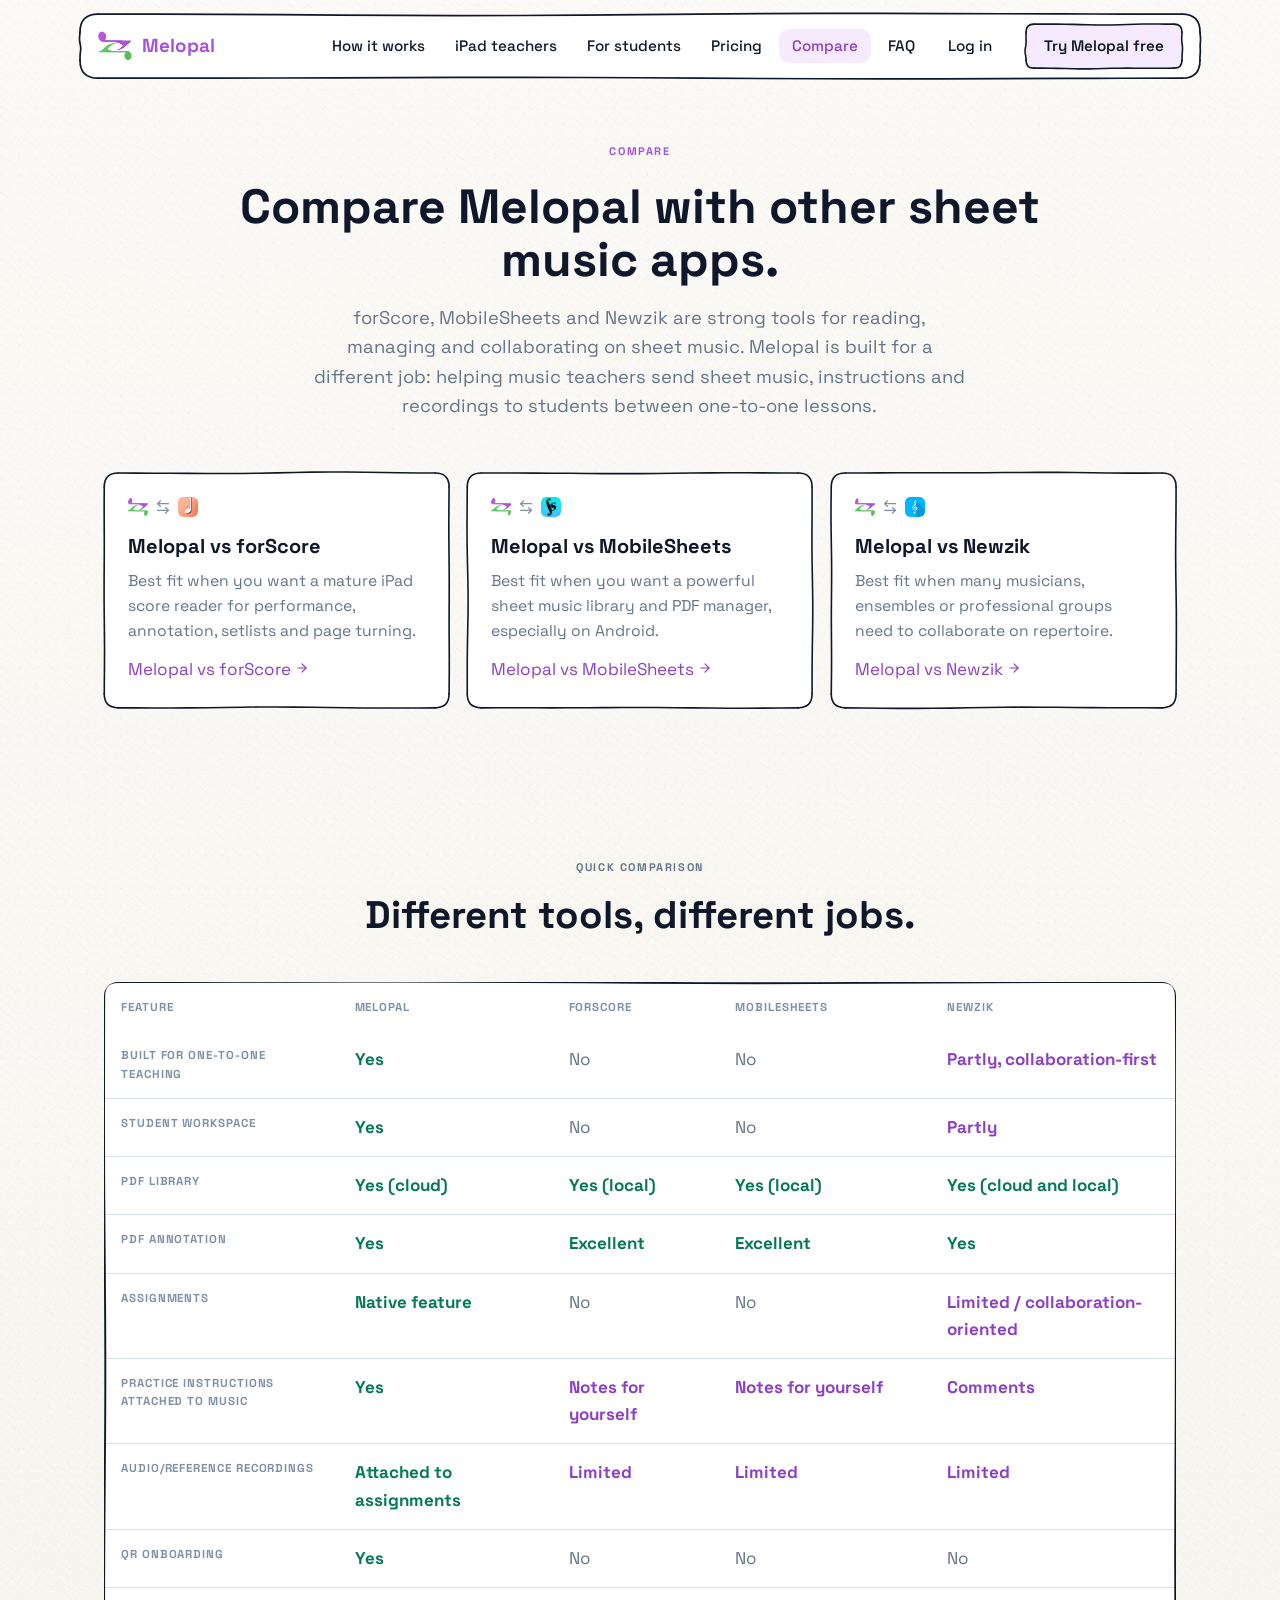
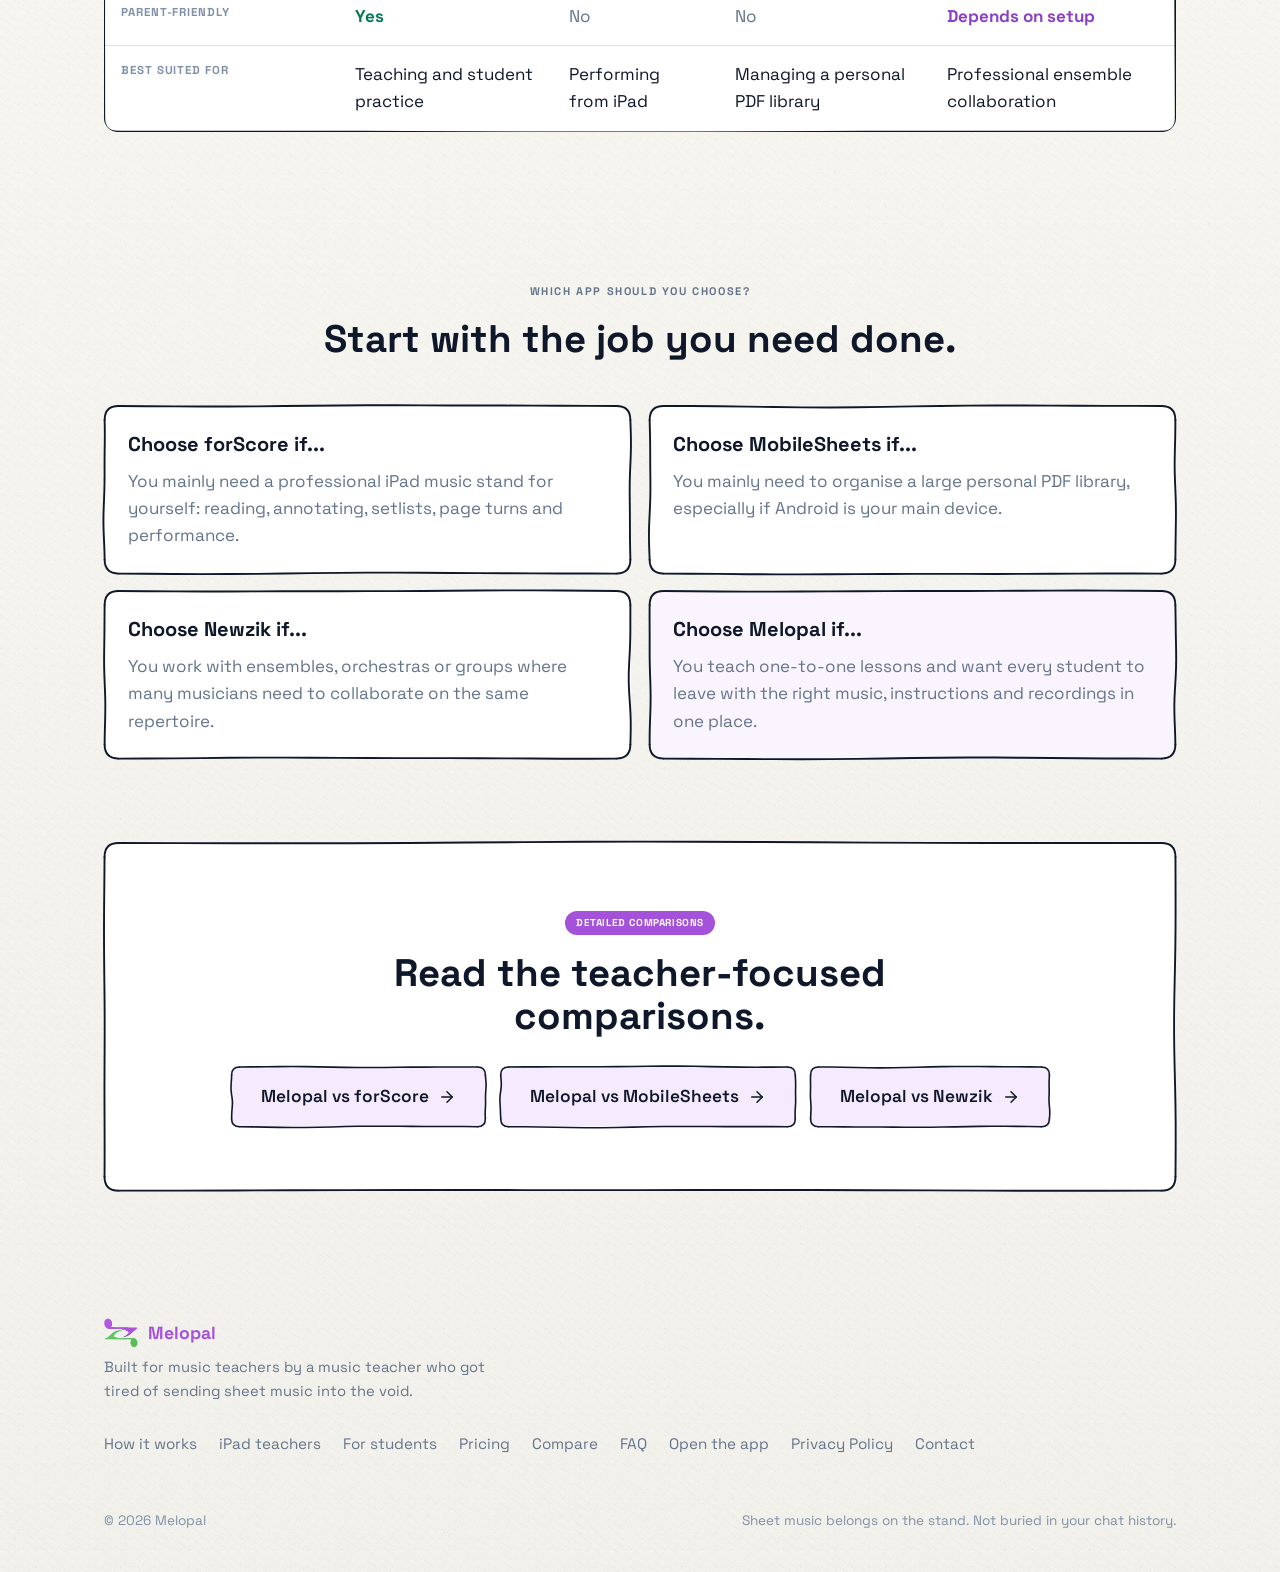
==== commit a383e2c3: "Shrink compare hub logos" ====
--- a/compare/index.html
+++ b/compare/index.html
@@ -40,6 +40,7 @@
 <svg width="0" height="0" style="position:absolute" aria-hidden="true">
   <defs>
     <symbol id="i-arrow-right" viewBox="0 0 24 24" fill="none" stroke="currentColor" stroke-width="2" stroke-linecap="round" stroke-linejoin="round"><path d="M5 12h14"/><path d="m12 5 7 7-7 7"/></symbol>
+    <symbol id="i-arrow-left-right" viewBox="0 0 24 24" fill="none" stroke="currentColor" stroke-width="2" stroke-linecap="round" stroke-linejoin="round"><path d="M8 3 4 7l4 4"/><path d="M4 7h16"/><path d="m16 21 4-4-4-4"/><path d="M20 17H4"/></symbol>
   </defs>
 </svg>
 
@@ -74,7 +75,7 @@
       <article class="compare-card sk reveal">
         <div class="compare-logo-pair" aria-label="Melopal compared with forScore">
           <span class="compare-app-logo"><img src="/assets/logo.png" alt="Melopal logo"></span>
-          <span class="compare-swap">&lt;-&gt;</span>
+          <span class="compare-swap"><svg><use href="#i-arrow-left-right"/></svg></span>
           <span class="compare-app-logo"><img src="/assets/forscore-logo.png" alt="forScore logo"></span>
         </div>
         <h2>Melopal vs forScore</h2>
@@ -84,7 +85,7 @@
       <article class="compare-card sk reveal">
         <div class="compare-logo-pair" aria-label="Melopal compared with MobileSheets">
           <span class="compare-app-logo"><img src="/assets/logo.png" alt="Melopal logo"></span>
-          <span class="compare-swap">&lt;-&gt;</span>
+          <span class="compare-swap"><svg><use href="#i-arrow-left-right"/></svg></span>
           <span class="compare-app-logo"><img src="/assets/mobilesheets-logo.png" alt="MobileSheets logo"></span>
         </div>
         <h2>Melopal vs MobileSheets</h2>
@@ -94,7 +95,7 @@
       <article class="compare-card sk reveal">
         <div class="compare-logo-pair" aria-label="Melopal compared with Newzik">
           <span class="compare-app-logo"><img src="/assets/logo.png" alt="Melopal logo"></span>
-          <span class="compare-swap">&lt;-&gt;</span>
+          <span class="compare-swap"><svg><use href="#i-arrow-left-right"/></svg></span>
           <span class="compare-app-logo"><img src="/assets/newzik-logo.png" alt="Newzik logo"></span>
         </div>
         <h2>Melopal vs Newzik</h2>
--- a/assets/style.css
+++ b/assets/style.css
@@ -891,30 +891,31 @@
 .compare-logo-pair {
   display: flex;
   align-items: center;
-  gap: 12px;
+  gap: 7px;
   margin-bottom: 6px;
 }
 .compare-app-logo {
-  width: 52px;
-  height: 52px;
+  width: 20px;
+  height: 20px;
   display: grid;
   place-items: center;
-  border: 1px solid rgba(15, 23, 42, 0.12);
-  border-radius: 14px;
-  background: var(--paper);
-  box-shadow: 0 8px 20px rgba(15, 23, 42, 0.08);
+  border-radius: 5px;
   overflow: hidden;
 }
 .compare-app-logo img {
   width: 100%;
   height: 100%;
   object-fit: cover;
+  border-radius: 5px;
 }
 .compare-swap {
+  display: inline-flex;
+  align-items: center;
   color: var(--slate-light);
-  font-size: 0.84rem;
-  font-weight: 700;
-  letter-spacing: 0.04em;
+}
+.compare-swap svg {
+  width: 16px;
+  height: 16px;
 }
 .compare-table-wrap {
   overflow-x: auto;
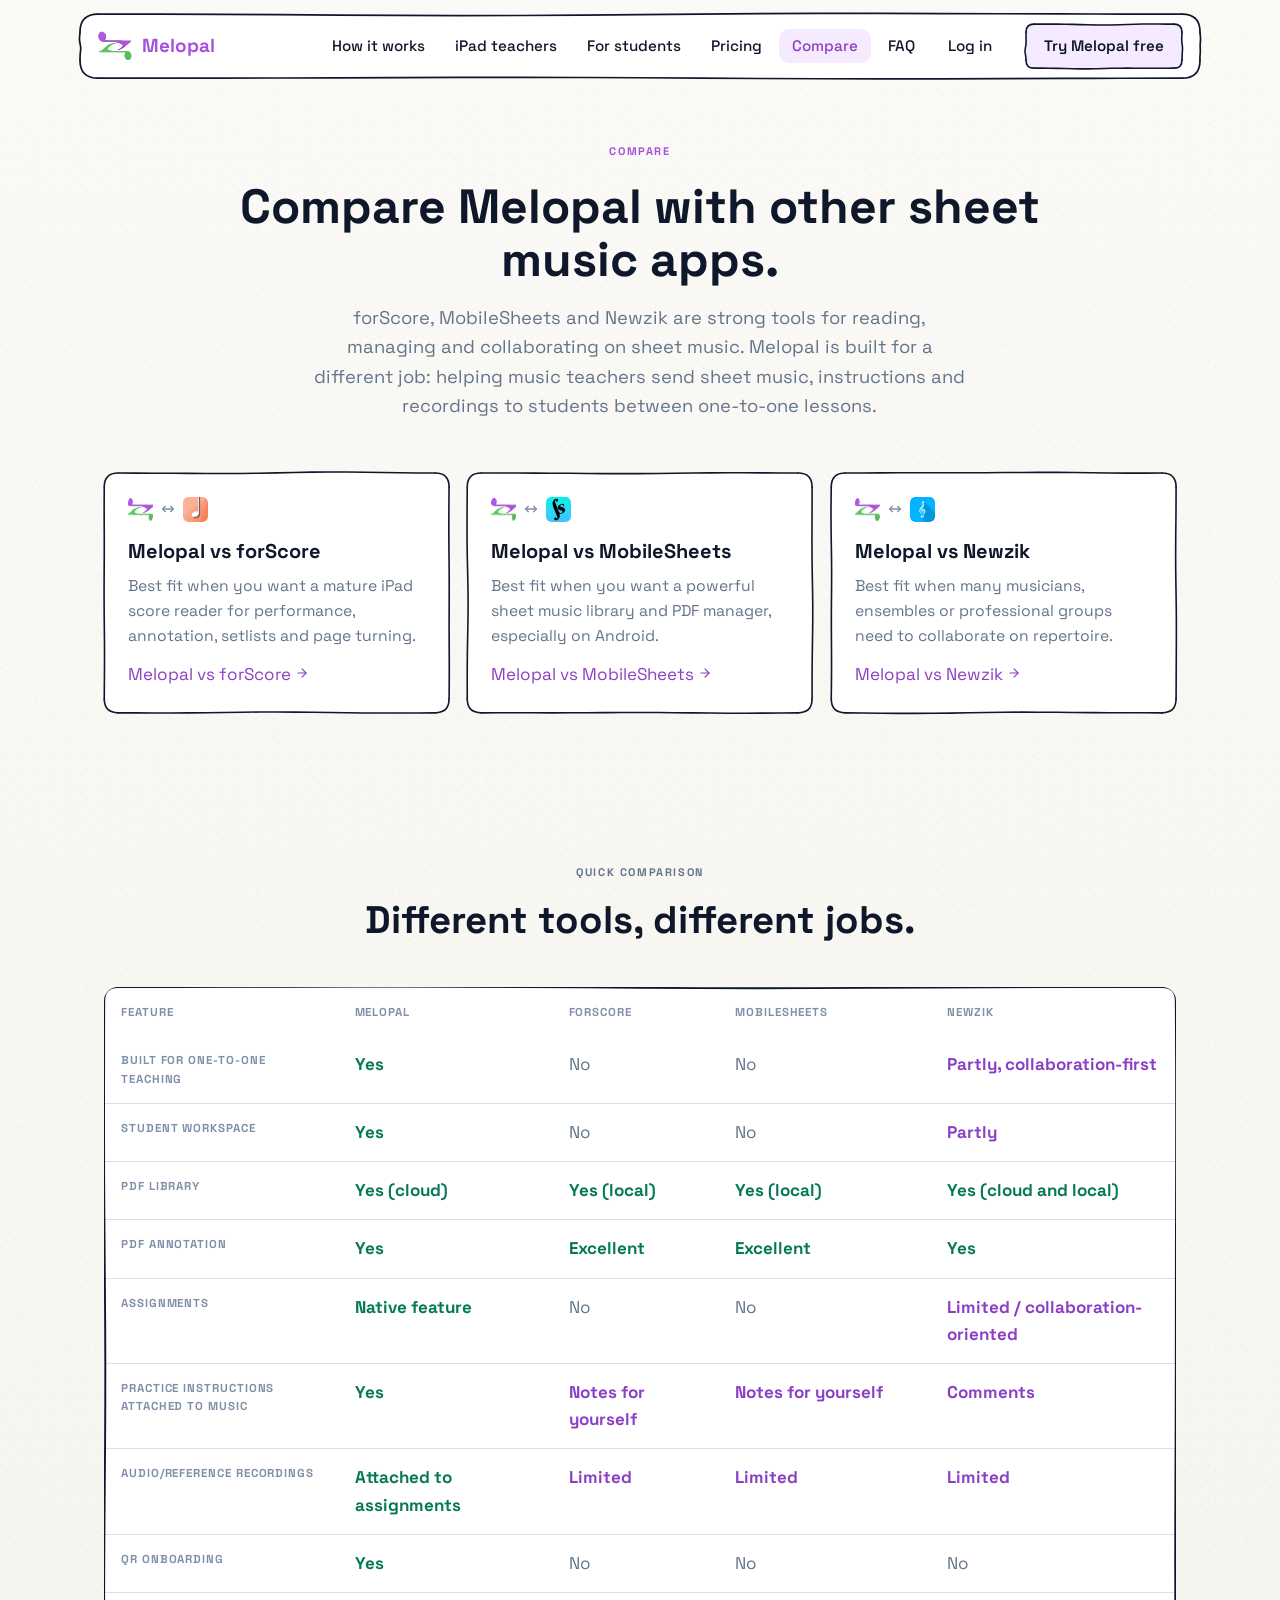
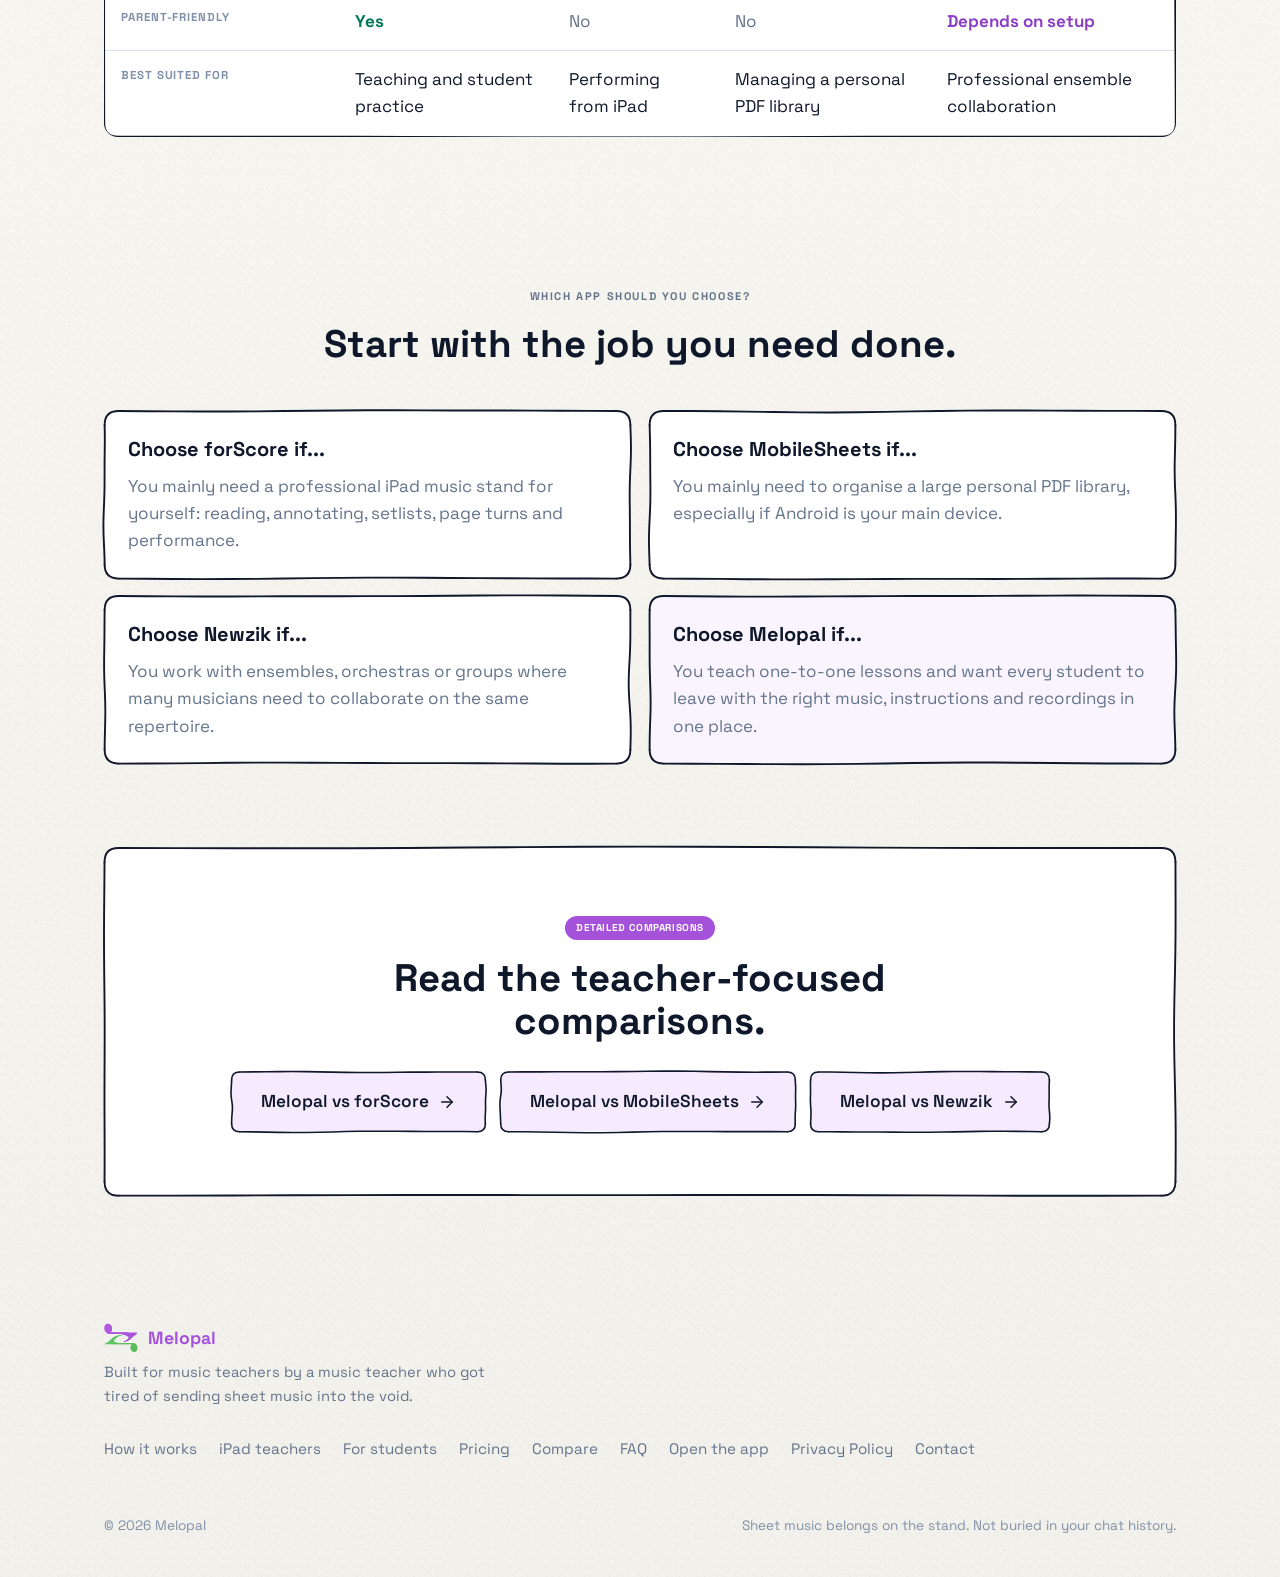
==== commit f712b0de: "Refine compare logo arrow" ====
--- a/compare/index.html
+++ b/compare/index.html
@@ -40,7 +40,7 @@
 <svg width="0" height="0" style="position:absolute" aria-hidden="true">
   <defs>
     <symbol id="i-arrow-right" viewBox="0 0 24 24" fill="none" stroke="currentColor" stroke-width="2" stroke-linecap="round" stroke-linejoin="round"><path d="M5 12h14"/><path d="m12 5 7 7-7 7"/></symbol>
-    <symbol id="i-arrow-left-right" viewBox="0 0 24 24" fill="none" stroke="currentColor" stroke-width="2" stroke-linecap="round" stroke-linejoin="round"><path d="M8 3 4 7l4 4"/><path d="M4 7h16"/><path d="m16 21 4-4-4-4"/><path d="M20 17H4"/></symbol>
+    <symbol id="i-arrow-left-right" viewBox="0 0 24 24" fill="none" stroke="currentColor" stroke-width="2" stroke-linecap="round" stroke-linejoin="round"><path d="M4 12h16"/><path d="m8 8-4 4 4 4"/><path d="m16 8 4 4-4 4"/></symbol>
   </defs>
 </svg>
 
--- a/assets/style.css
+++ b/assets/style.css
@@ -895,8 +895,8 @@
   margin-bottom: 6px;
 }
 .compare-app-logo {
-  width: 20px;
-  height: 20px;
+  width: 25px;
+  height: 25px;
   display: grid;
   place-items: center;
   border-radius: 5px;
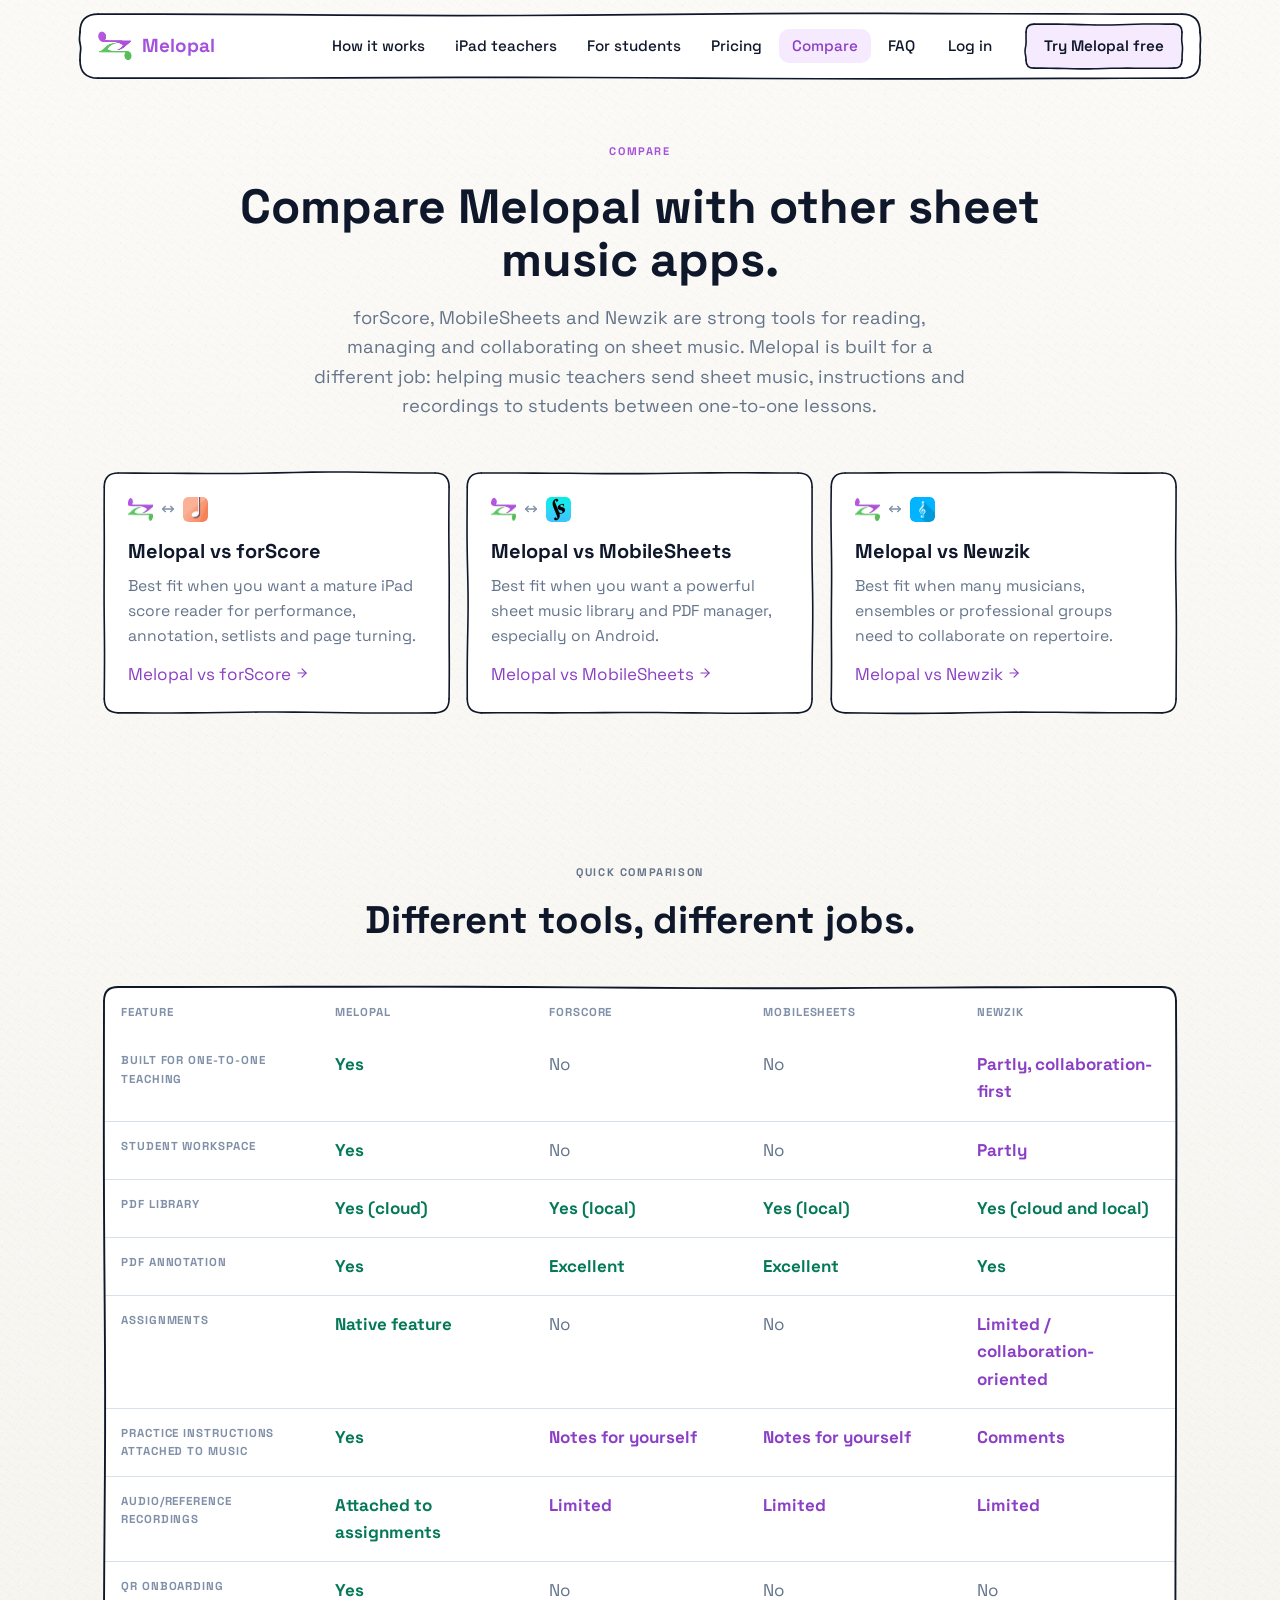
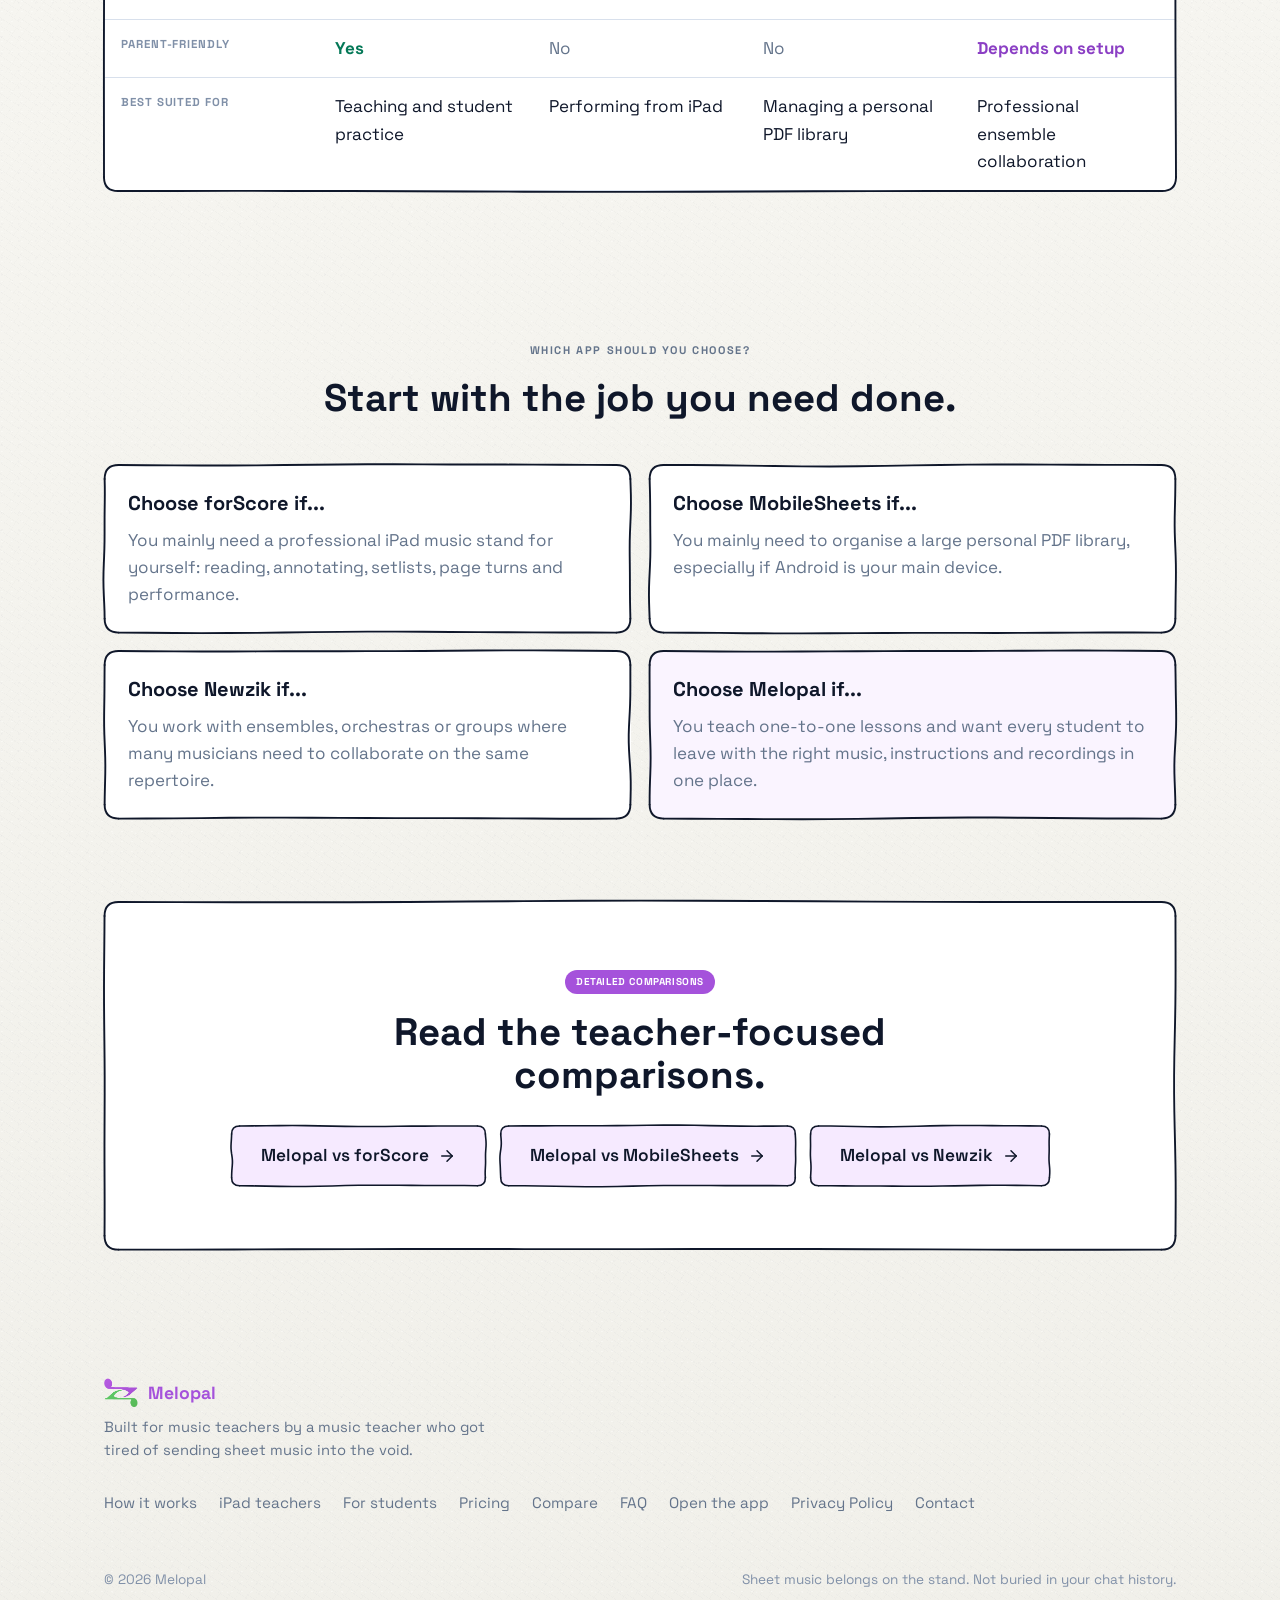
==== commit f7643b09: "Fix compare hub table layout" ====
--- a/compare/index.html
+++ b/compare/index.html
@@ -112,22 +112,22 @@
       <span class="microlabel">Quick comparison</span>
       <h2>Different tools, different jobs.</h2>
     </div>
-    <div class="compare-table-wrap sk reveal">
-      <table class="compare-table">
+    <div class="compare-table-wrap compare-hub-table-wrap sk reveal">
+      <table class="compare-table compare-hub-table">
         <thead>
           <tr><th>Feature</th><th>Melopal</th><th>forScore</th><th>MobileSheets</th><th>Newzik</th></tr>
         </thead>
         <tbody>
-          <tr><th>Built for one-to-one teaching</th><td class="yes">Yes</td><td class="no">No</td><td class="no">No</td><td class="partial">Partly, collaboration-first</td></tr>
-          <tr><th>Student workspace</th><td class="yes">Yes</td><td class="no">No</td><td class="no">No</td><td class="partial">Partly</td></tr>
-          <tr><th>PDF library</th><td class="yes">Yes (cloud)</td><td class="yes">Yes (local)</td><td class="yes">Yes (local)</td><td class="yes">Yes (cloud and local)</td></tr>
-          <tr><th>PDF annotation</th><td class="yes">Yes</td><td class="yes">Excellent</td><td class="yes">Excellent</td><td class="yes">Yes</td></tr>
-          <tr><th>Assignments</th><td class="yes">Native feature</td><td class="no">No</td><td class="no">No</td><td class="partial">Limited / collaboration-oriented</td></tr>
-          <tr><th>Practice instructions attached to music</th><td class="yes">Yes</td><td class="partial">Notes for yourself</td><td class="partial">Notes for yourself</td><td class="partial">Comments</td></tr>
-          <tr><th>Audio/reference recordings</th><td class="yes">Attached to assignments</td><td class="partial">Limited</td><td class="partial">Limited</td><td class="partial">Limited</td></tr>
-          <tr><th>QR onboarding</th><td class="yes">Yes</td><td class="no">No</td><td class="no">No</td><td class="no">No</td></tr>
-          <tr><th>Parent-friendly</th><td class="yes">Yes</td><td class="no">No</td><td class="no">No</td><td class="partial">Depends on setup</td></tr>
-          <tr><th>Best suited for</th><td>Teaching and student practice</td><td>Performing from iPad</td><td>Managing a personal PDF library</td><td>Professional ensemble collaboration</td></tr>
+          <tr><th>Built for one-to-one teaching</th><td class="yes" data-label="Melopal">Yes</td><td class="no" data-label="forScore">No</td><td class="no" data-label="MobileSheets">No</td><td class="partial" data-label="Newzik">Partly, collaboration-first</td></tr>
+          <tr><th>Student workspace</th><td class="yes" data-label="Melopal">Yes</td><td class="no" data-label="forScore">No</td><td class="no" data-label="MobileSheets">No</td><td class="partial" data-label="Newzik">Partly</td></tr>
+          <tr><th>PDF library</th><td class="yes" data-label="Melopal">Yes (cloud)</td><td class="yes" data-label="forScore">Yes (local)</td><td class="yes" data-label="MobileSheets">Yes (local)</td><td class="yes" data-label="Newzik">Yes (cloud and local)</td></tr>
+          <tr><th>PDF annotation</th><td class="yes" data-label="Melopal">Yes</td><td class="yes" data-label="forScore">Excellent</td><td class="yes" data-label="MobileSheets">Excellent</td><td class="yes" data-label="Newzik">Yes</td></tr>
+          <tr><th>Assignments</th><td class="yes" data-label="Melopal">Native feature</td><td class="no" data-label="forScore">No</td><td class="no" data-label="MobileSheets">No</td><td class="partial" data-label="Newzik">Limited / collaboration-oriented</td></tr>
+          <tr><th>Practice instructions attached to music</th><td class="yes" data-label="Melopal">Yes</td><td class="partial" data-label="forScore">Notes for yourself</td><td class="partial" data-label="MobileSheets">Notes for yourself</td><td class="partial" data-label="Newzik">Comments</td></tr>
+          <tr><th>Audio/reference recordings</th><td class="yes" data-label="Melopal">Attached to assignments</td><td class="partial" data-label="forScore">Limited</td><td class="partial" data-label="MobileSheets">Limited</td><td class="partial" data-label="Newzik">Limited</td></tr>
+          <tr><th>QR onboarding</th><td class="yes" data-label="Melopal">Yes</td><td class="no" data-label="forScore">No</td><td class="no" data-label="MobileSheets">No</td><td class="no" data-label="Newzik">No</td></tr>
+          <tr><th>Parent-friendly</th><td class="yes" data-label="Melopal">Yes</td><td class="no" data-label="forScore">No</td><td class="no" data-label="MobileSheets">No</td><td class="partial" data-label="Newzik">Depends on setup</td></tr>
+          <tr><th>Best suited for</th><td data-label="Melopal">Teaching and student practice</td><td data-label="forScore">Performing from iPad</td><td data-label="MobileSheets">Managing a personal PDF library</td><td data-label="Newzik">Professional ensemble collaboration</td></tr>
         </tbody>
       </table>
     </div>
--- a/assets/style.css
+++ b/assets/style.css
@@ -918,7 +918,7 @@
   height: 16px;
 }
 .compare-table-wrap {
-  overflow-x: auto;
+  overflow: visible;
   background: var(--paper);
   border-radius: var(--radius);
 }
@@ -927,7 +927,8 @@
 }
 .compare-table {
   width: 100%;
-  min-width: 760px;
+  min-width: 0;
+  table-layout: fixed;
   border-collapse: separate;
   border-spacing: 0;
   background: var(--paper);
@@ -1020,6 +1021,44 @@
   .compare-grid,
   .decision-grid { grid-template-columns: 1fr; }
   .comparison-section { padding: 24px 20px; }
+  .compare-hub-table,
+  .compare-hub-table thead,
+  .compare-hub-table tbody,
+  .compare-hub-table tr,
+  .compare-hub-table th,
+  .compare-hub-table td {
+    display: block;
+    width: 100%;
+  }
+  .compare-hub-table thead {
+    display: none;
+  }
+  .compare-hub-table tr {
+    border-bottom: 1px solid var(--border-pale);
+  }
+  .compare-hub-table tr:last-child {
+    border-bottom: 0;
+  }
+  .compare-hub-table tbody th {
+    width: 100%;
+    padding: 14px 16px 10px;
+    border-bottom: 1px solid var(--border-pale);
+    background: #f8fafc;
+  }
+  .compare-hub-table td {
+    padding: 13px 16px;
+    border-bottom: 0;
+  }
+  .compare-hub-table td[data-label]::before {
+    content: attr(data-label);
+    display: block;
+    margin: 0 0 5px;
+    color: var(--slate-light);
+    font-size: 0.68rem;
+    font-weight: 700;
+    letter-spacing: 0.08em;
+    text-transform: uppercase;
+  }
 }
 
 /* Detailed comparison pages: same components, more homepage-like spacing */
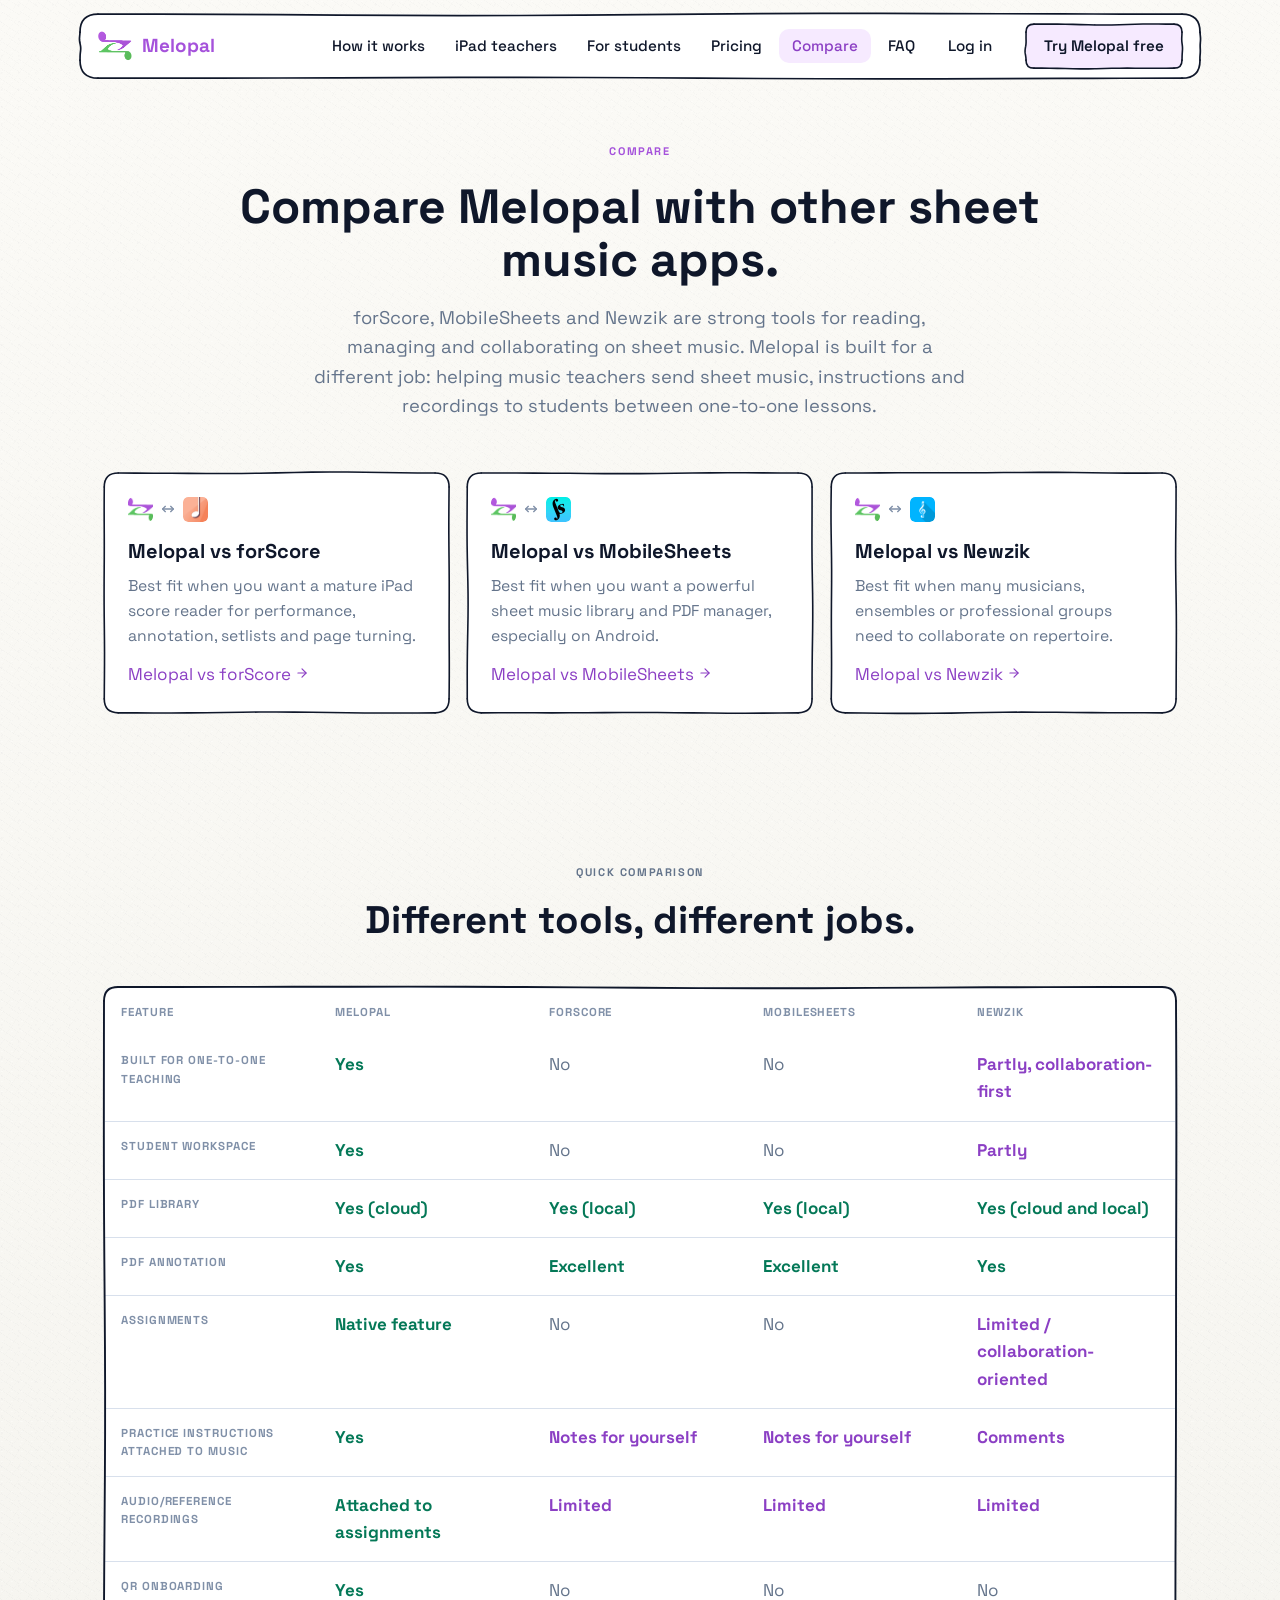
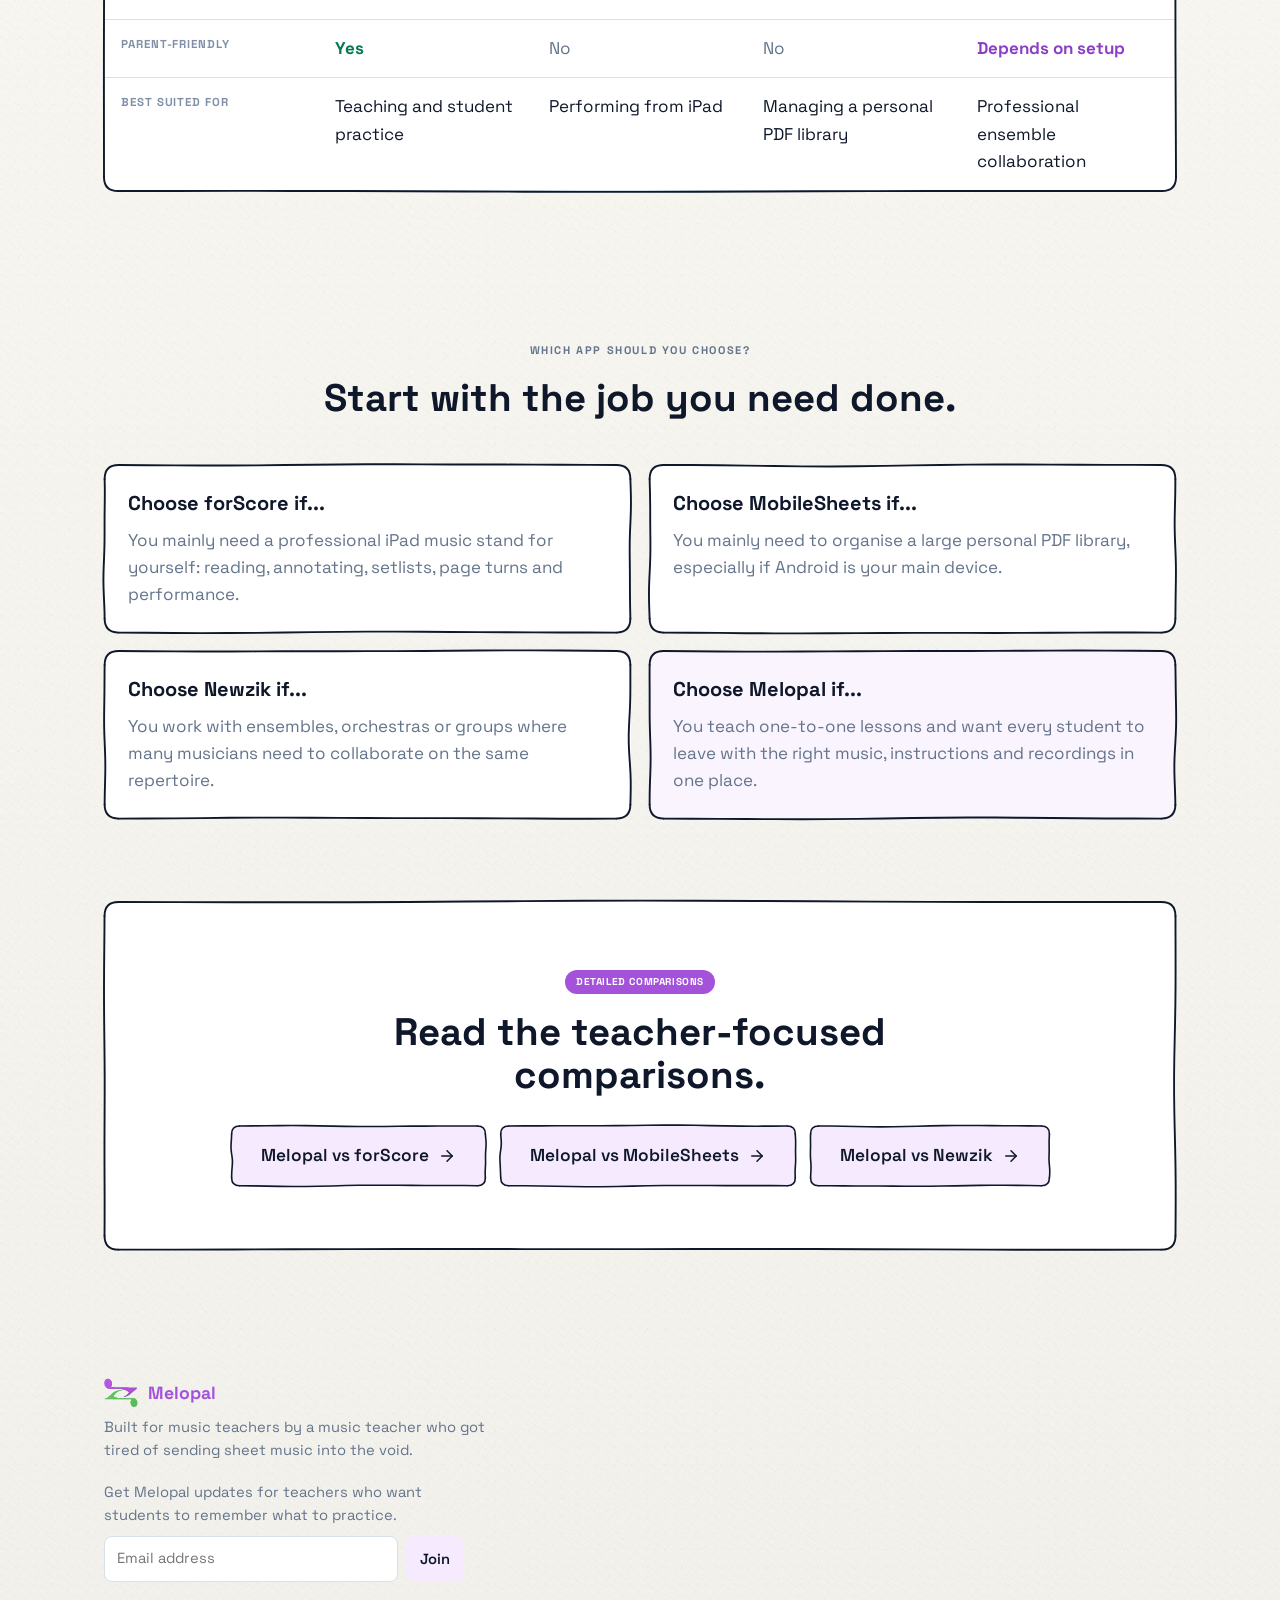
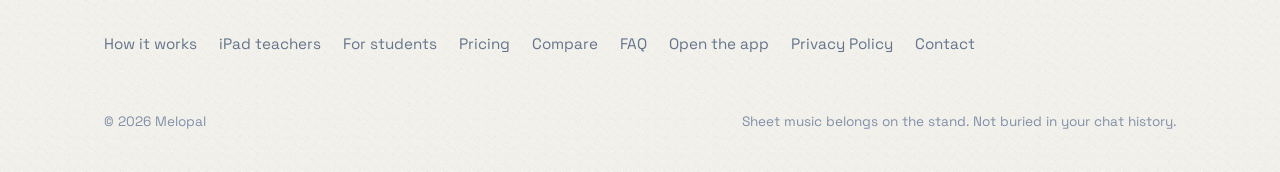
==== commit 2fc5f862: "Add footer email signup form" ====
--- a/compare/index.html
+++ b/compare/index.html
@@ -168,6 +168,16 @@
     <div>
       <div class="brand"><img class="logo-mark" src="/assets/logo.png" alt="Melopal logo"> Melopal</div>
       <p class="muted small mt-8" style="max-width:26em">Built for music teachers by a music teacher who got tired of sending sheet music into the void.</p>
+      <form class="footer-signup" action="/api/subscribe" method="post" data-signup-form>
+        <label for="footer-signup-email">Get Melopal updates for teachers who want students to remember what to practice.</label>
+        <div class="footer-signup-row">
+          <input id="footer-signup-email" type="email" name="email" autocomplete="email" placeholder="Email address" required>
+          <button class="btn btn-lilac" type="submit">Join</button>
+        </div>
+        <input class="hp-field" type="text" name="website" tabindex="-1" autocomplete="off" aria-hidden="true">
+        <input type="hidden" name="consentText" value="Send me Melopal product updates and teaching workflow ideas.">
+        <p class="footer-signup-status" data-signup-status aria-live="polite"></p>
+      </form>
     </div>
     <nav aria-label="Footer">
       <a href="/#how">How it works</a>
--- a/assets/style.css
+++ b/assets/style.css
@@ -724,6 +724,56 @@
 .foot nav a { color: var(--slate); font-size: 0.95rem; }
 .foot nav a:hover { color: var(--ink); }
 .foot .legal { width: 100%; margin-top: 26px; color: var(--slate-light); font-size: 0.85rem; display: flex; justify-content: space-between; flex-wrap: wrap; gap: 10px; }
+.footer-signup {
+  max-width: 360px;
+  margin-top: 18px;
+}
+.footer-signup label {
+  display: block;
+  margin-bottom: 8px;
+  color: var(--slate);
+  font-size: 0.92rem;
+}
+.footer-signup-row {
+  display: flex;
+  gap: 8px;
+}
+.footer-signup input[type="email"] {
+  width: 100%;
+  min-width: 0;
+  padding: 10px 12px;
+  border: 1px solid var(--border-pale);
+  border-radius: var(--radius-sm);
+  background: var(--paper);
+  color: var(--ink);
+  font: inherit;
+  font-size: 0.92rem;
+}
+.footer-signup input[type="email"]:focus {
+  outline: 2px solid var(--lilac-soft);
+  outline-offset: 2px;
+}
+.footer-signup .btn {
+  padding: 9px 14px;
+  min-height: 0;
+  font-size: 0.92rem;
+  white-space: nowrap;
+}
+.footer-signup .btn:disabled {
+  opacity: 0.68;
+  cursor: wait;
+}
+.footer-signup-status {
+  min-height: 1.2em;
+  margin-top: 7px;
+  color: var(--slate);
+  font-size: 0.82rem;
+  font-weight: 600;
+}
+@media (max-width: 520px) {
+  .footer-signup-row { flex-direction: column; }
+  .footer-signup .btn { justify-content: center; }
+}
 
 /* ---------- staff divider doodle ---------- */
 .staff-divider {
@@ -744,6 +794,107 @@
 .staff-divider .stem.on { opacity: 1; }
 @media (prefers-reduced-motion: reduce) {
   .staff-divider .sd-note, .staff-divider .stem { transition: none; }
+}
+
+/* ---------- email signup capture ---------- */
+.signup-open { overflow: hidden; }
+.signup-overlay {
+  position: fixed;
+  inset: 0;
+  z-index: 80;
+  display: grid;
+  place-items: center;
+  padding: 18px;
+  background: rgba(14, 23, 43, 0.42);
+  opacity: 0;
+  pointer-events: none;
+  transition: opacity 0.18s ease;
+}
+.signup-overlay.is-visible {
+  opacity: 1;
+  pointer-events: auto;
+}
+.signup-modal {
+  position: relative;
+  width: min(100%, 520px);
+  padding: 34px;
+  background: var(--paper);
+  border-radius: var(--radius);
+  box-shadow: 0 24px 80px rgba(14, 23, 43, 0.22);
+}
+.signup-modal h2 {
+  margin: 16px 0 10px;
+  font-size: clamp(1.85rem, 4vw, 2.35rem);
+  line-height: 1.08;
+}
+.signup-modal p {
+  color: var(--slate);
+}
+.signup-close {
+  position: absolute;
+  top: 18px;
+  right: 18px;
+  width: 36px;
+  height: 36px;
+  display: grid;
+  place-items: center;
+  border: 0;
+  background: transparent;
+  color: var(--slate);
+  font: inherit;
+  font-size: 1.7rem;
+  line-height: 1;
+  cursor: pointer;
+}
+.signup-close:hover { color: var(--ink); }
+.signup-form {
+  display: grid;
+  grid-template-columns: 1fr auto;
+  gap: 12px;
+  margin-top: 22px;
+}
+.signup-form input[type="email"] {
+  width: 100%;
+  min-width: 0;
+  padding: 14px 16px;
+  border: 1px solid var(--border-pale);
+  border-radius: var(--radius-sm);
+  background: #fff;
+  color: var(--ink);
+  font: inherit;
+}
+.signup-form input[type="email"]:focus {
+  outline: 2px solid var(--lilac-soft);
+  outline-offset: 2px;
+}
+.signup-form .btn {
+  white-space: nowrap;
+}
+.signup-form .btn:disabled {
+  opacity: 0.68;
+  cursor: wait;
+}
+.hp-field {
+  position: absolute;
+  left: -9999px;
+  width: 1px;
+  height: 1px;
+  opacity: 0;
+}
+.signup-note {
+  margin-top: 14px;
+  font-size: 0.9rem;
+}
+.signup-status {
+  min-height: 1.4em;
+  margin-top: 10px;
+  font-size: 0.95rem;
+  font-weight: 600;
+}
+@media (max-width: 620px) {
+  .signup-modal { padding: 28px 22px; }
+  .signup-form { grid-template-columns: 1fr; }
+  .signup-form .btn { justify-content: center; }
 }
 
 /* ---------- reveal on scroll ---------- */
@@ -1090,6 +1241,44 @@
 .compare-detail-page .answer-box h2 {
   margin-bottom: 18px;
 }
+.answer-title-row {
+  display: flex;
+  align-items: center;
+  flex-wrap: wrap;
+  gap: 14px;
+  margin-bottom: 18px;
+}
+.answer-title-row h2 {
+  margin: 0 !important;
+}
+.answer-title-logos {
+  display: inline-flex;
+  align-items: center;
+  gap: 9px;
+}
+.answer-logo-icon {
+  width: 40px;
+  height: 40px;
+  display: grid;
+  place-items: center;
+  border-radius: 9px;
+  overflow: hidden;
+}
+.answer-logo-icon img {
+  width: 100%;
+  height: 100%;
+  object-fit: cover;
+  border-radius: 9px;
+}
+.answer-title-swap {
+  display: inline-flex;
+  align-items: center;
+  color: var(--slate-light);
+}
+.answer-title-swap svg {
+  width: 24px;
+  height: 24px;
+}
 .compare-detail-page .answer-box ul {
   margin: 0;
   padding: 0;
@@ -1219,6 +1408,18 @@
   .compare-detail-page .comparison-section {
     padding: 28px 20px;
     border-radius: var(--radius);
+  }
+  .answer-logo-icon {
+    width: 34px;
+    height: 34px;
+    border-radius: 8px;
+  }
+  .answer-logo-icon img {
+    border-radius: 8px;
+  }
+  .answer-title-swap svg {
+    width: 22px;
+    height: 22px;
   }
   .compare-detail-page .compare-table-wrap {
     overflow: visible;
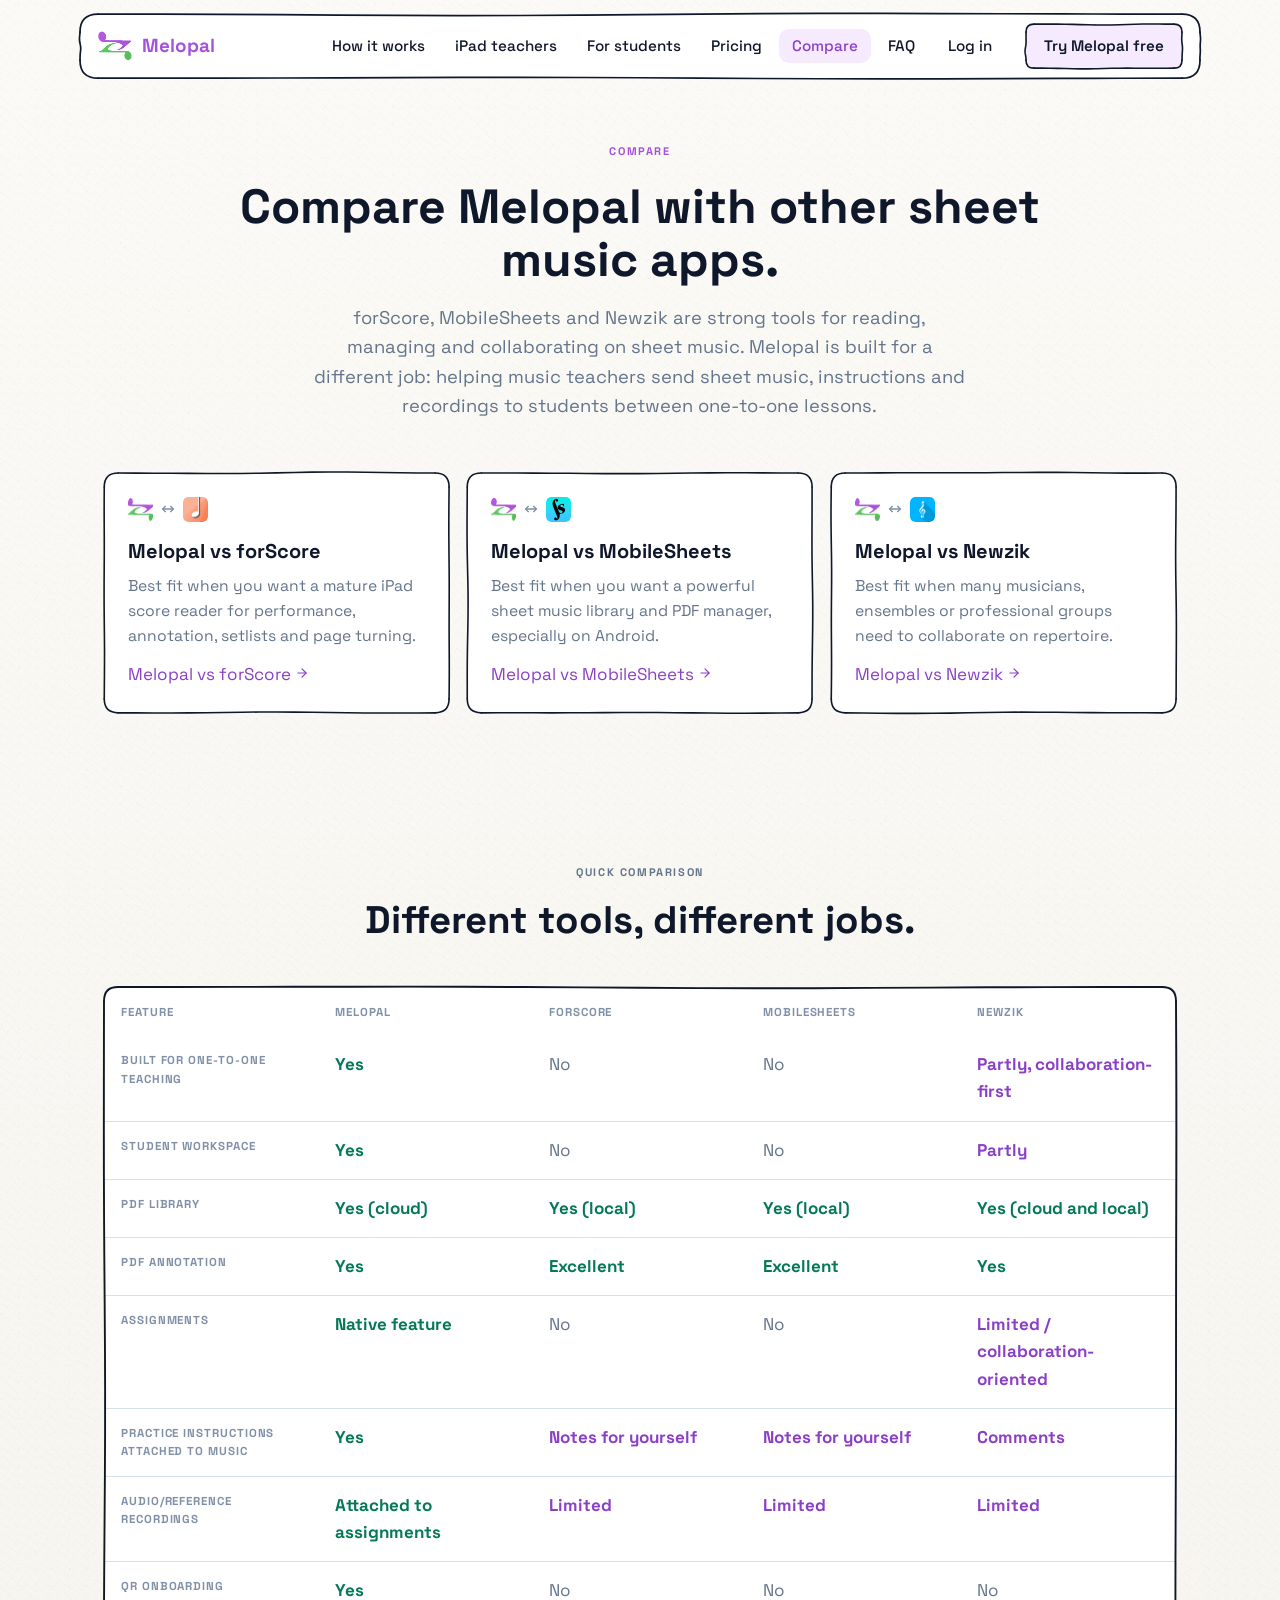
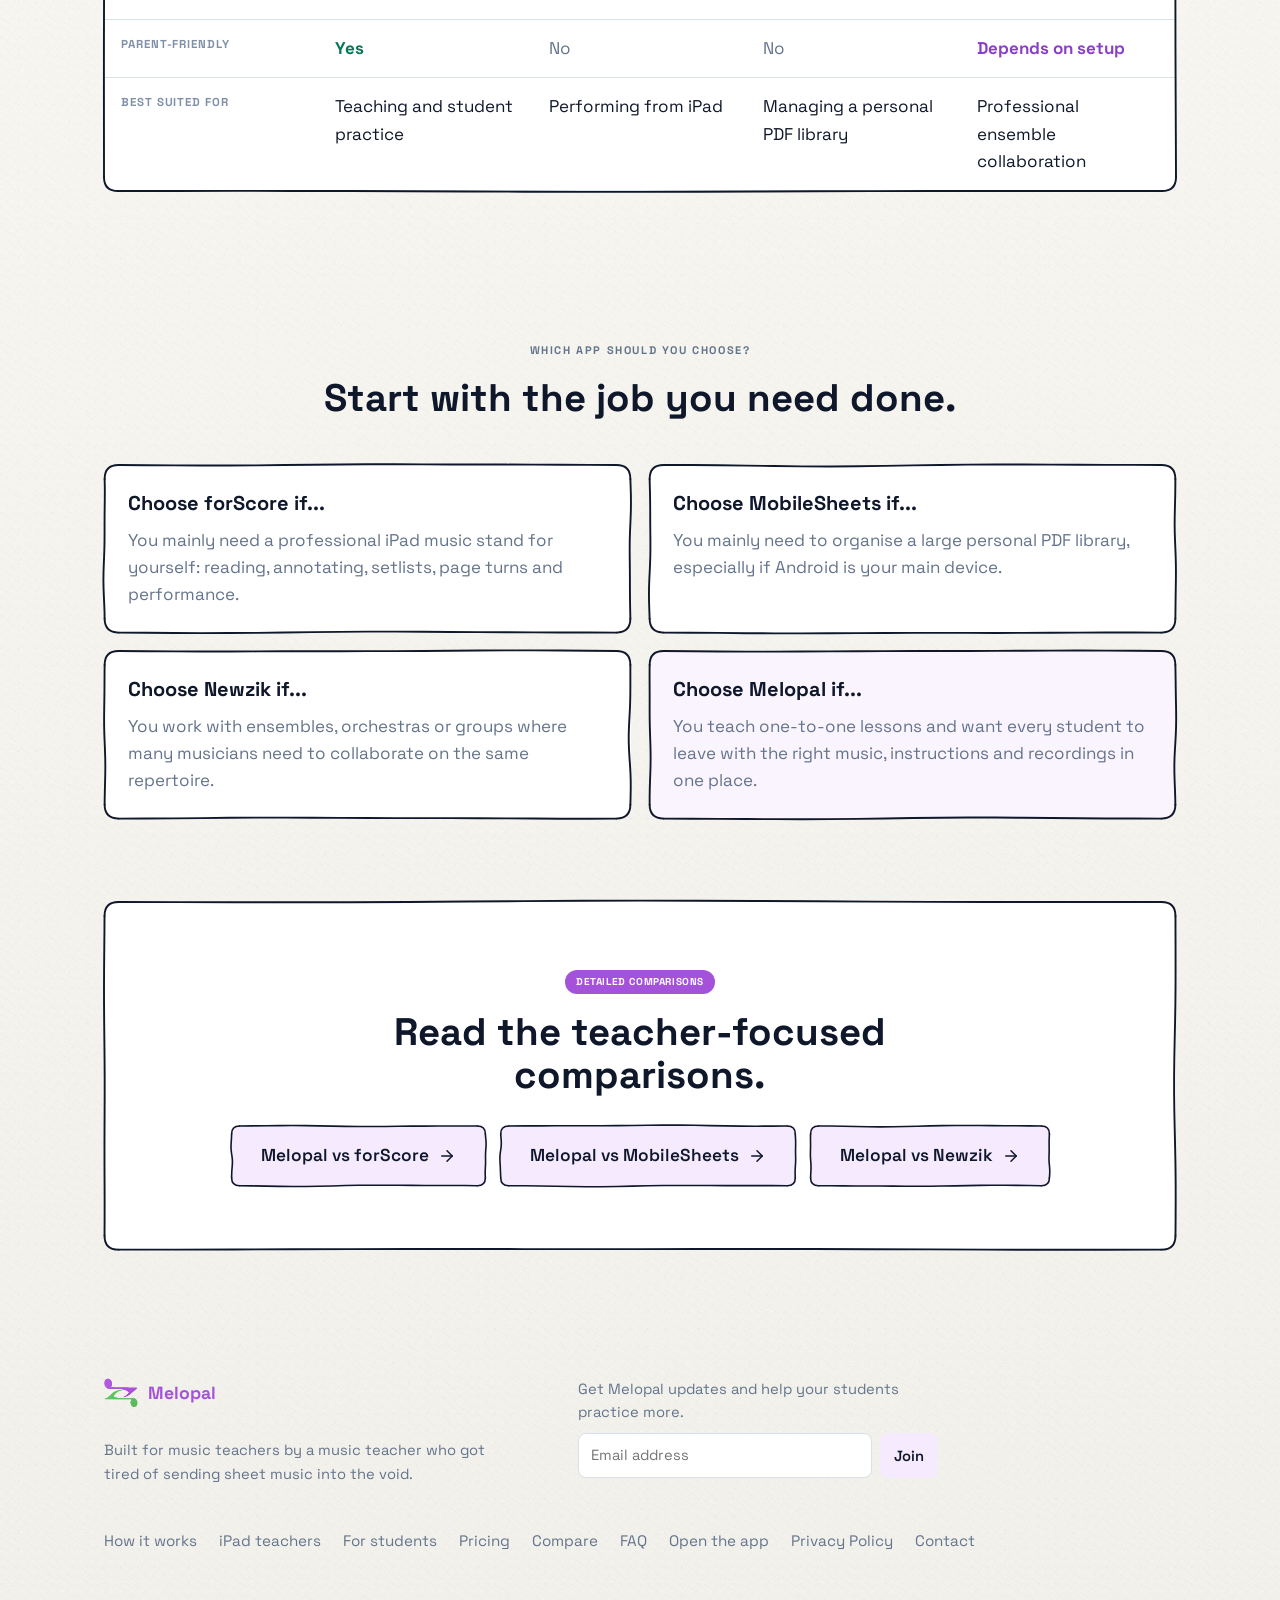
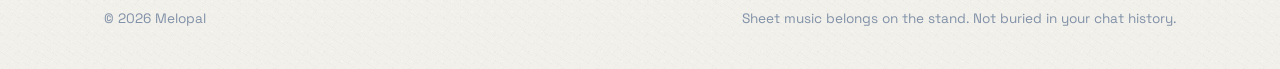
==== commit 1d7326ae: "Right align footer signup form" ====
--- a/compare/index.html
+++ b/compare/index.html
@@ -169,7 +169,7 @@
       <div class="brand"><img class="logo-mark" src="/assets/logo.png" alt="Melopal logo"> Melopal</div>
       <p class="muted small mt-8" style="max-width:26em">Built for music teachers by a music teacher who got tired of sending sheet music into the void.</p>
       <form class="footer-signup" action="/api/subscribe" method="post" data-signup-form>
-        <label for="footer-signup-email">Get Melopal updates for teachers who want students to remember what to practice.</label>
+        <label for="footer-signup-email">Get Melopal updates and help your students practice more.</label>
         <div class="footer-signup-row">
           <input id="footer-signup-email" type="email" name="email" autocomplete="email" placeholder="Email address" required>
           <button class="btn btn-lilac" type="submit">Join</button>
--- a/assets/style.css
+++ b/assets/style.css
@@ -719,14 +719,29 @@
   justify-content: space-between;
   align-items: flex-start;
 }
+.foot > div:first-child {
+  width: 100%;
+  display: grid;
+  grid-template-columns: minmax(0, 26em) minmax(280px, 360px);
+  grid-template-areas:
+    "brand signup"
+    "copy signup";
+  gap: 8px 32px;
+  align-items: start;
+}
 .foot .brand { display: flex; align-items: center; gap: 10px; font-weight: 700; color: var(--lilac); font-size: 1.1rem; }
+.foot > div:first-child .brand { grid-area: brand; }
+.foot > div:first-child > .muted { grid-area: copy; }
 .foot nav { display: flex; flex-wrap: wrap; gap: 6px 22px; }
 .foot nav a { color: var(--slate); font-size: 0.95rem; }
 .foot nav a:hover { color: var(--ink); }
 .foot .legal { width: 100%; margin-top: 26px; color: var(--slate-light); font-size: 0.85rem; display: flex; justify-content: space-between; flex-wrap: wrap; gap: 10px; }
 .footer-signup {
+  grid-area: signup;
+  justify-self: end;
+  width: 100%;
   max-width: 360px;
-  margin-top: 18px;
+  margin-top: 0;
 }
 .footer-signup label {
   display: block;
@@ -771,6 +786,12 @@
   font-weight: 600;
 }
 @media (max-width: 520px) {
+  .foot > div:first-child {
+    display: block;
+  }
+  .footer-signup {
+    margin-top: 18px;
+  }
   .footer-signup-row { flex-direction: column; }
   .footer-signup .btn { justify-content: center; }
 }
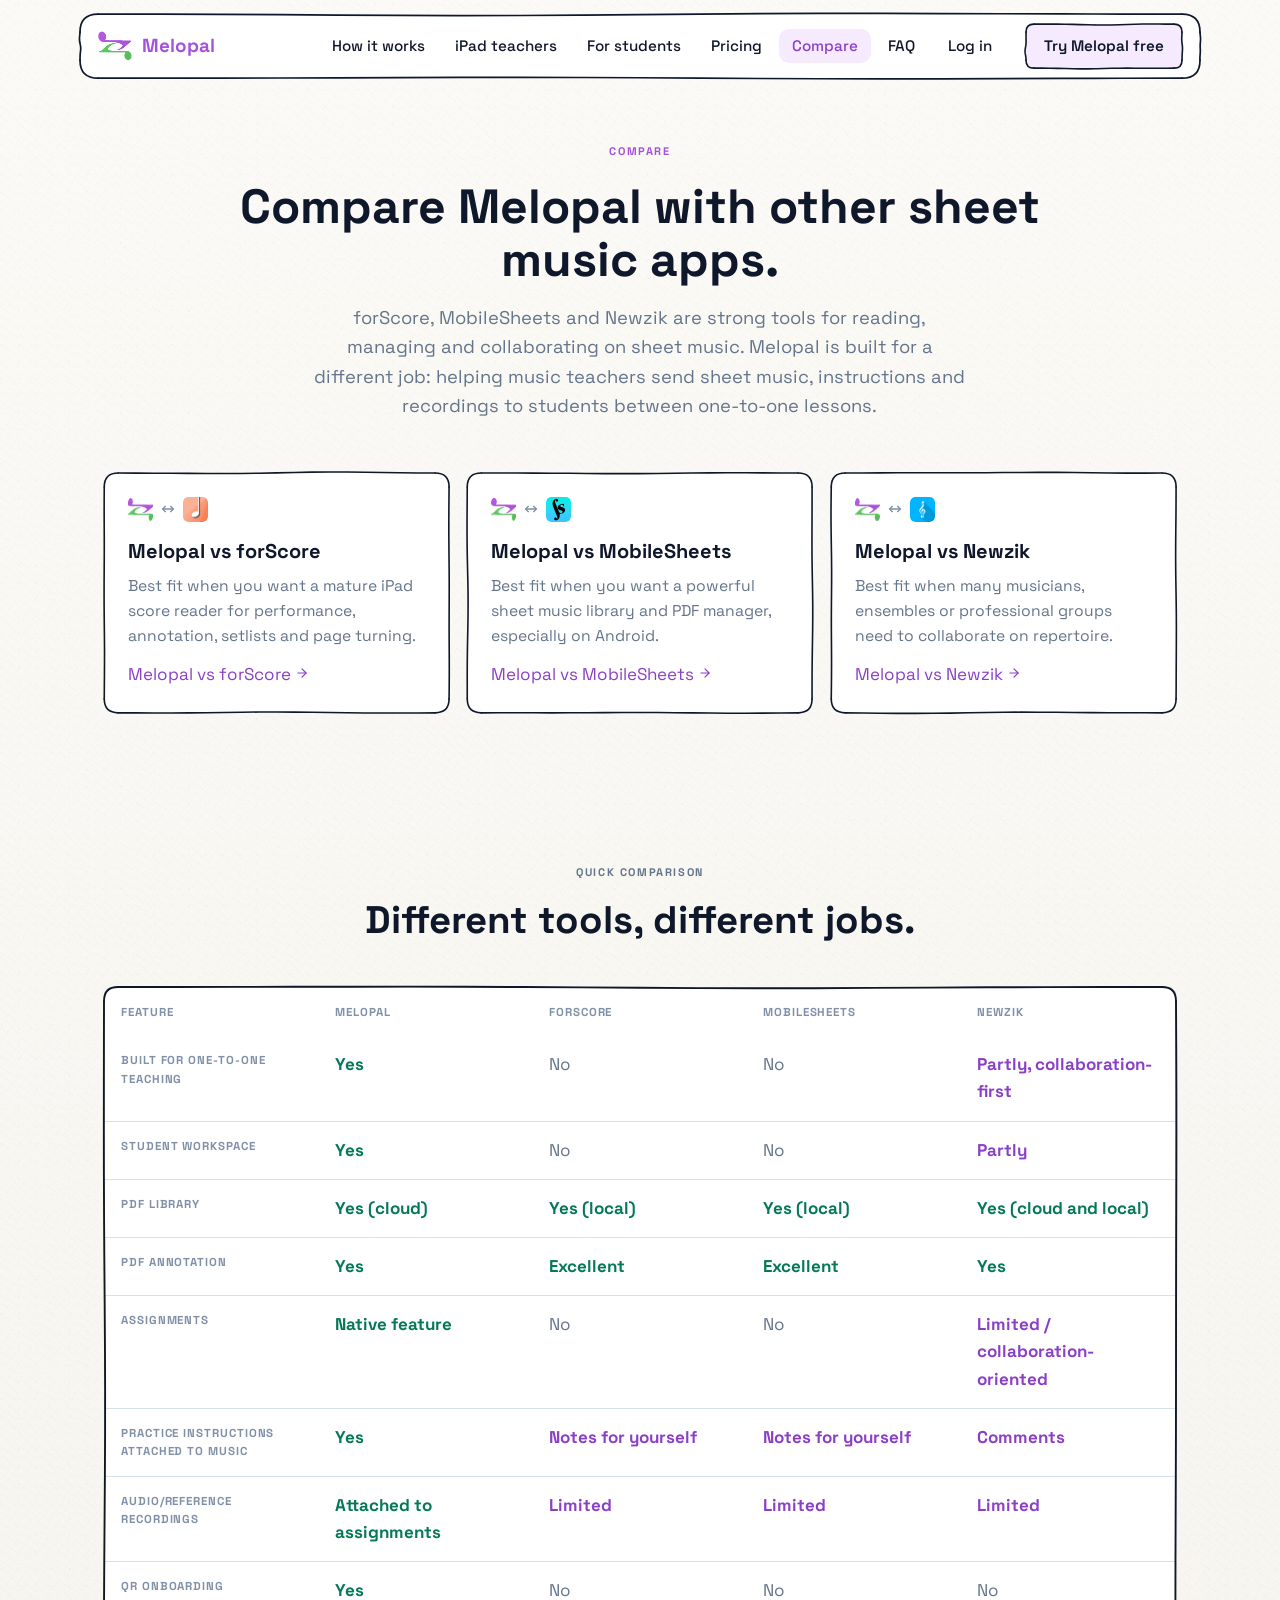
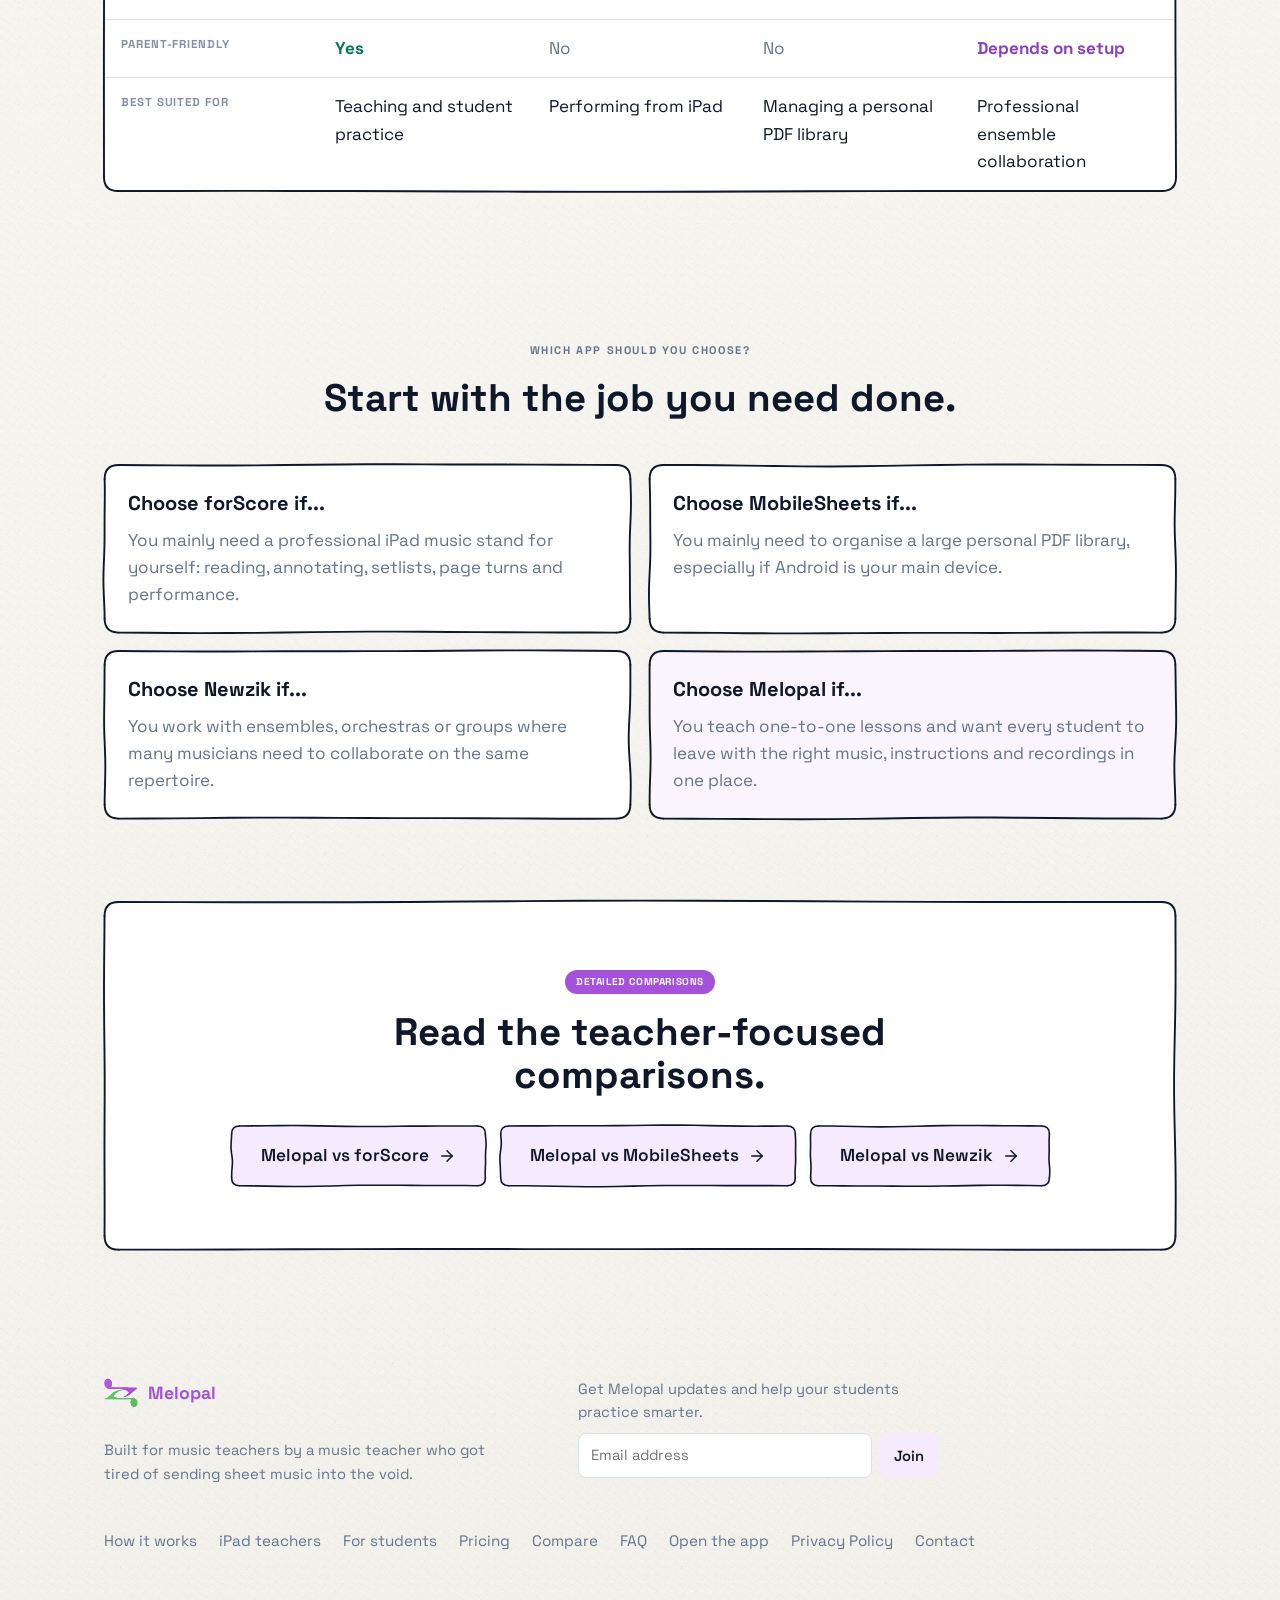
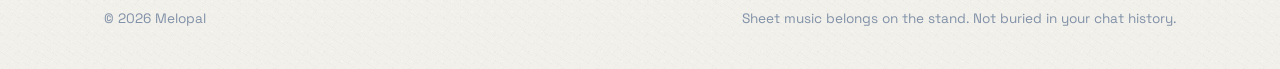
==== commit 9f34e1c1: "Update footer signup copy" ====
--- a/compare/index.html
+++ b/compare/index.html
@@ -169,7 +169,7 @@
       <div class="brand"><img class="logo-mark" src="/assets/logo.png" alt="Melopal logo"> Melopal</div>
       <p class="muted small mt-8" style="max-width:26em">Built for music teachers by a music teacher who got tired of sending sheet music into the void.</p>
       <form class="footer-signup" action="/api/subscribe" method="post" data-signup-form>
-        <label for="footer-signup-email">Get Melopal updates and help your students practice more.</label>
+        <label for="footer-signup-email">Get Melopal updates and help your students practice smarter.</label>
         <div class="footer-signup-row">
           <input id="footer-signup-email" type="email" name="email" autocomplete="email" placeholder="Email address" required>
           <button class="btn btn-lilac" type="submit">Join</button>
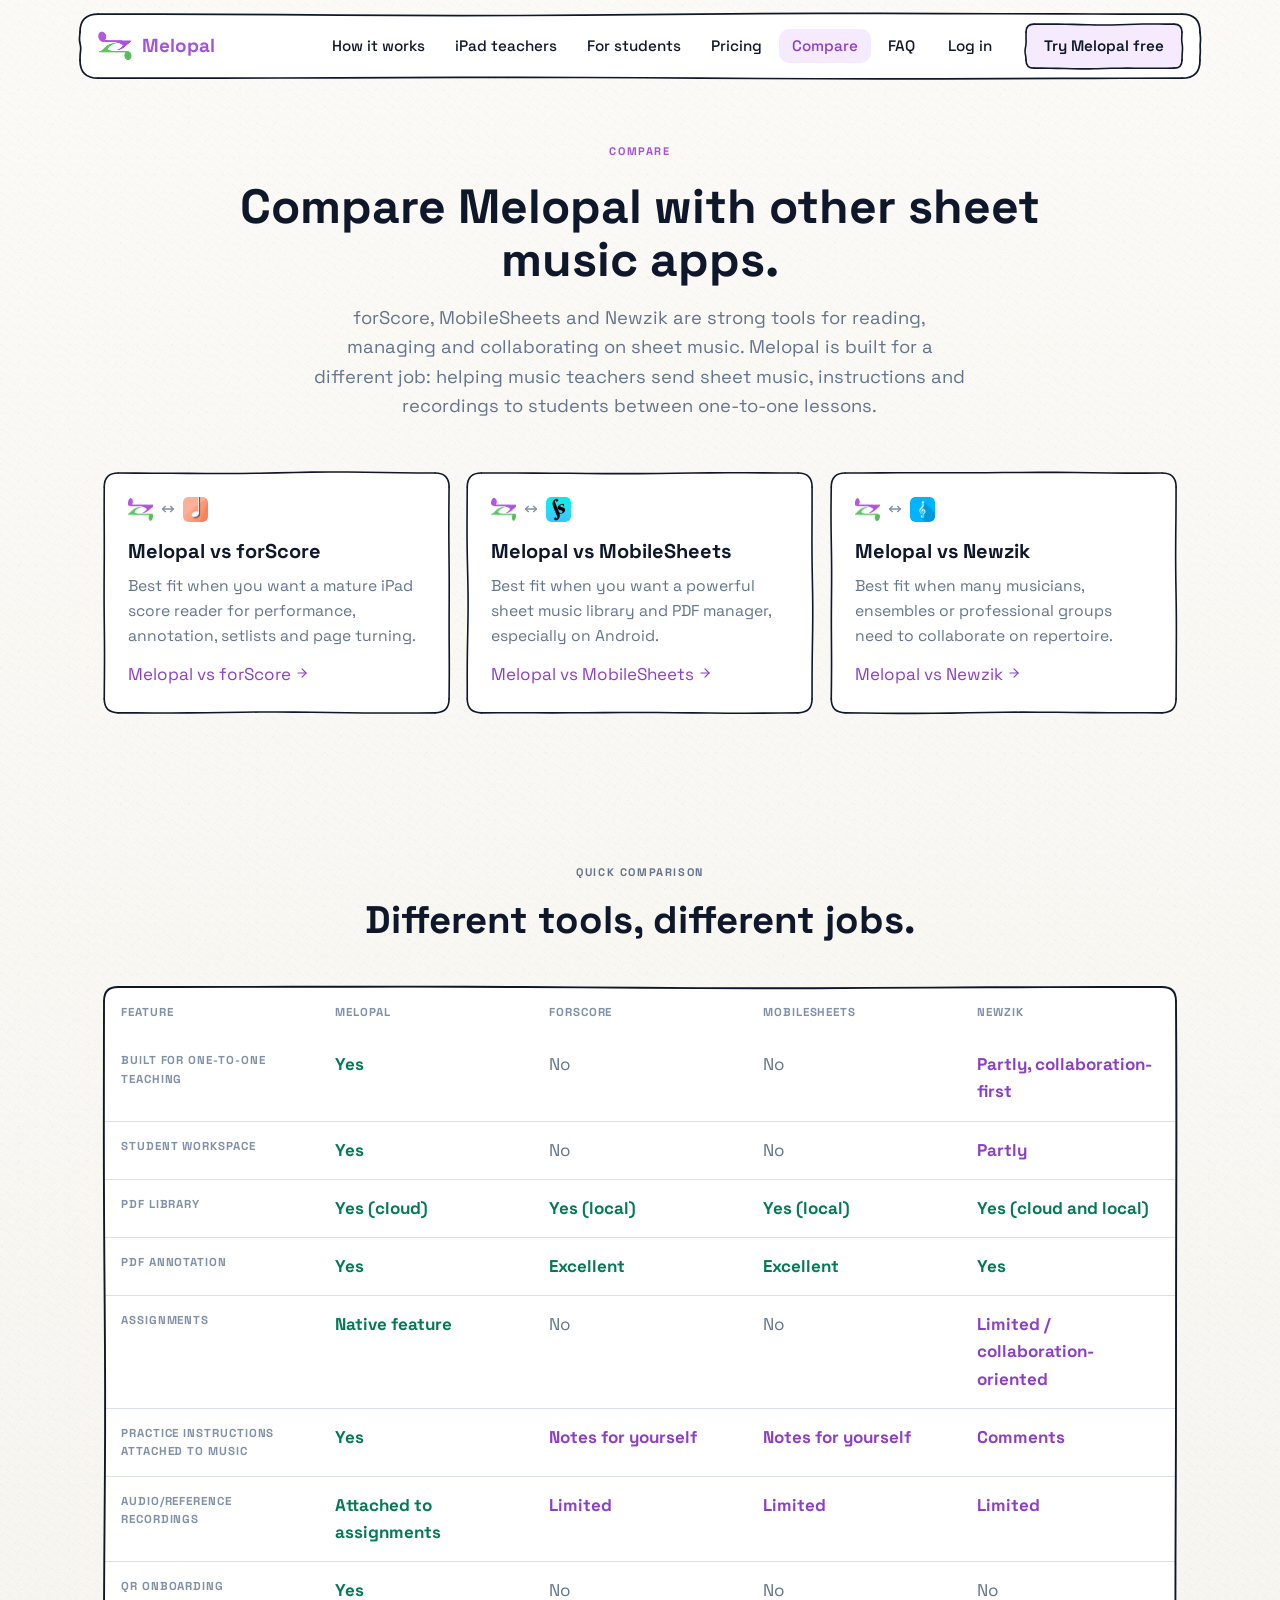
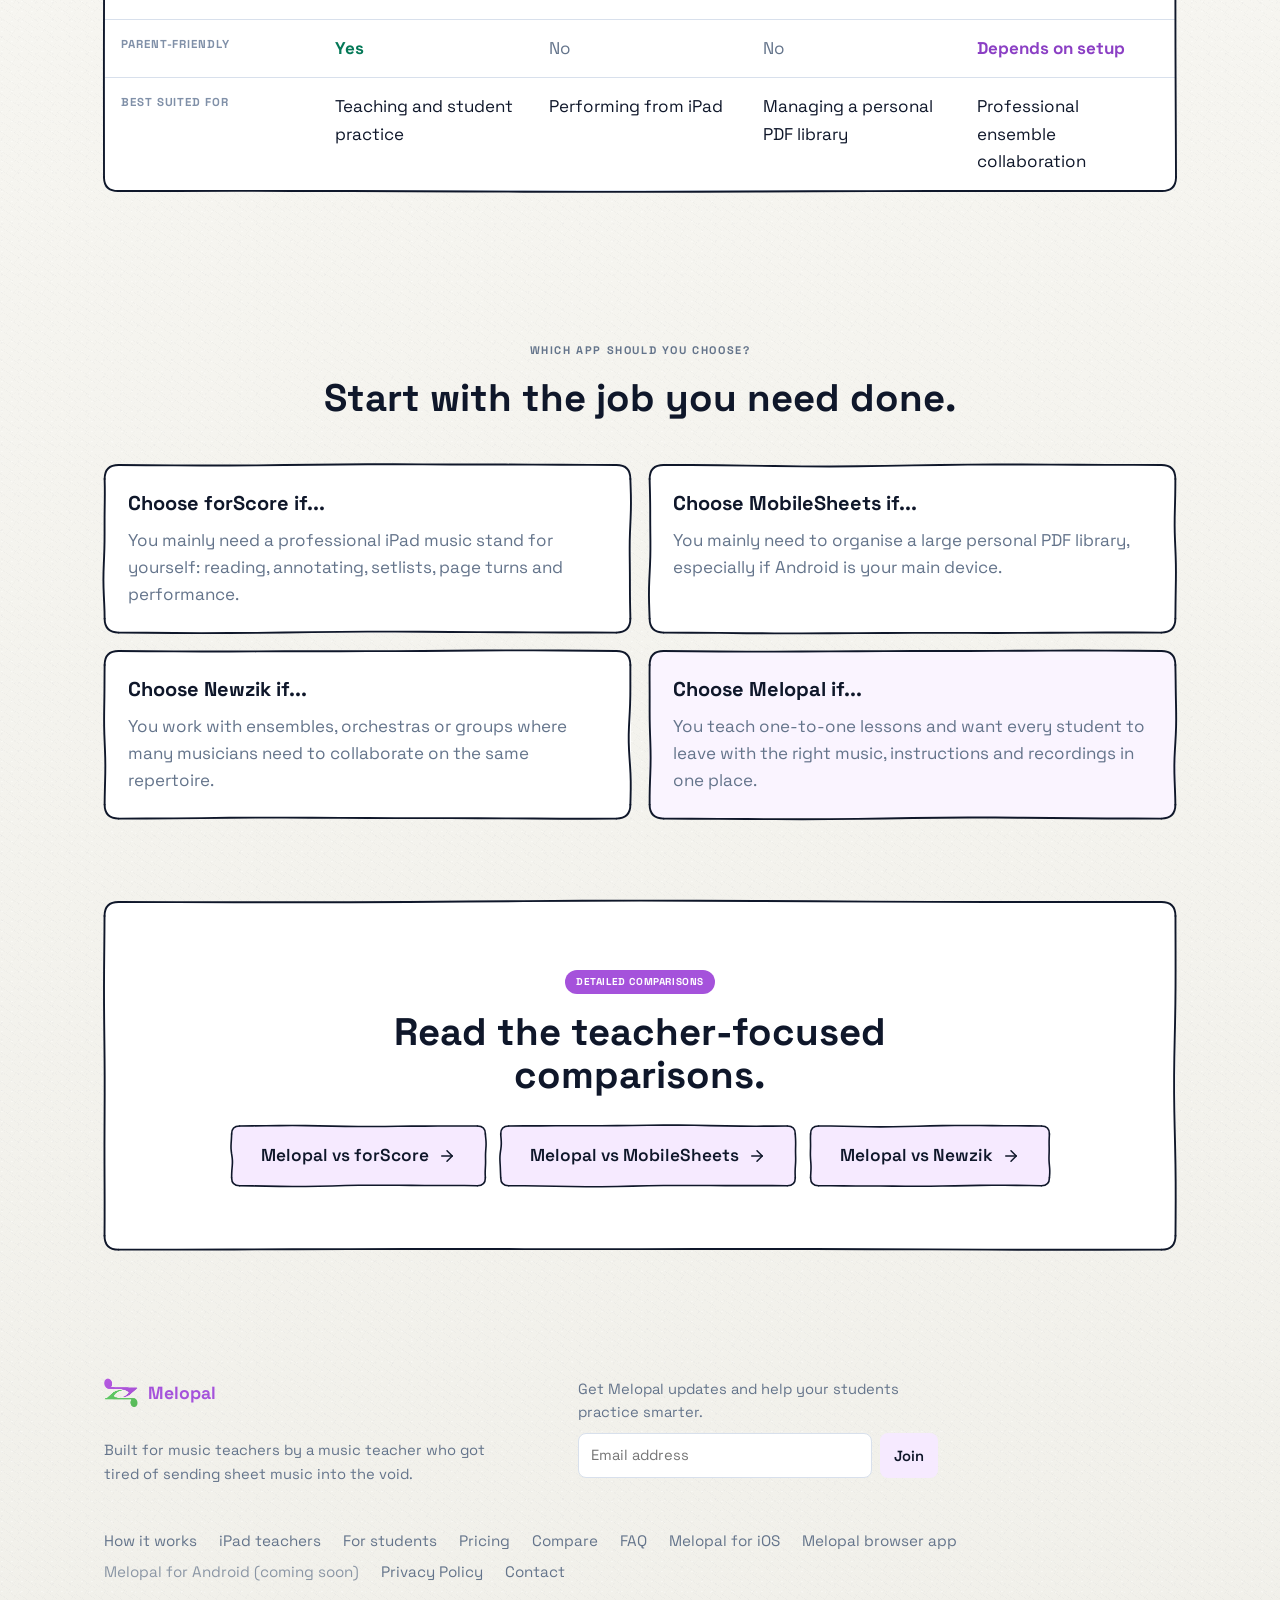
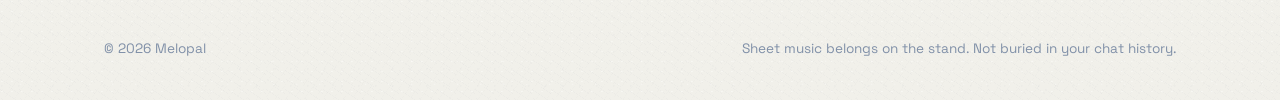
==== commit f620260c: "Add Melopal App Store links" ====
--- a/compare/index.html
+++ b/compare/index.html
@@ -186,7 +186,9 @@
       <a href="/pricing">Pricing</a>
       <a href="/compare/">Compare</a>
       <a href="/faq">FAQ</a>
-      <a href="https://app.melopal.com" target="_blank" rel="noopener">Open the app</a>
+      <a href="https://apps.apple.com/us/app/melopal-teach/id6781260872" target="_blank" rel="noopener">Melopal for iOS</a>
+      <a href="https://app.melopal.com/" target="_blank" rel="noopener">Melopal browser app</a>
+      <span class="footer-disabled">Melopal for Android (coming soon)</span>
       <a href="/privacy-policy/">Privacy Policy</a>
       <a href="/contact">Contact</a>
     </nav>
--- a/assets/style.css
+++ b/assets/style.css
@@ -299,7 +299,8 @@
   margin: 18px 0 28px;
 }
 
-.device-strip span {
+.device-strip span,
+.device-strip a {
   border: 1px solid rgba(15, 23, 42, 0.12);
   background: rgba(255, 255, 255, 0.65);
   border-radius: 999px;
@@ -307,6 +308,10 @@
   font-size: 0.95rem;
   font-weight: 600;
   color: var(--slate);
+}
+.device-strip a:hover {
+  background: var(--lilac-soft);
+  color: var(--lilac-deep);
 }
 
 @media (max-width: 980px) {
@@ -733,8 +738,10 @@
 .foot > div:first-child .brand { grid-area: brand; }
 .foot > div:first-child > .muted { grid-area: copy; }
 .foot nav { display: flex; flex-wrap: wrap; gap: 6px 22px; }
-.foot nav a { color: var(--slate); font-size: 0.95rem; }
+.foot nav a,
+.foot nav .footer-disabled { color: var(--slate); font-size: 0.95rem; }
 .foot nav a:hover { color: var(--ink); }
+.foot nav .footer-disabled { opacity: 0.72; }
 .foot .legal { width: 100%; margin-top: 26px; color: var(--slate-light); font-size: 0.85rem; display: flex; justify-content: space-between; flex-wrap: wrap; gap: 10px; }
 .footer-signup {
   grid-area: signup;
@@ -872,7 +879,7 @@
   display: grid;
   grid-template-columns: 1fr auto;
   gap: 12px;
-  margin-top: 22px;
+  margin: 22px 0 20px;
 }
 .signup-form input[type="email"] {
   width: 100%;
@@ -901,6 +908,9 @@
   width: 1px;
   height: 1px;
   opacity: 0;
+}
+.signup-copy {
+  font-weight: 700;
 }
 .signup-note {
   margin-top: 14px;
